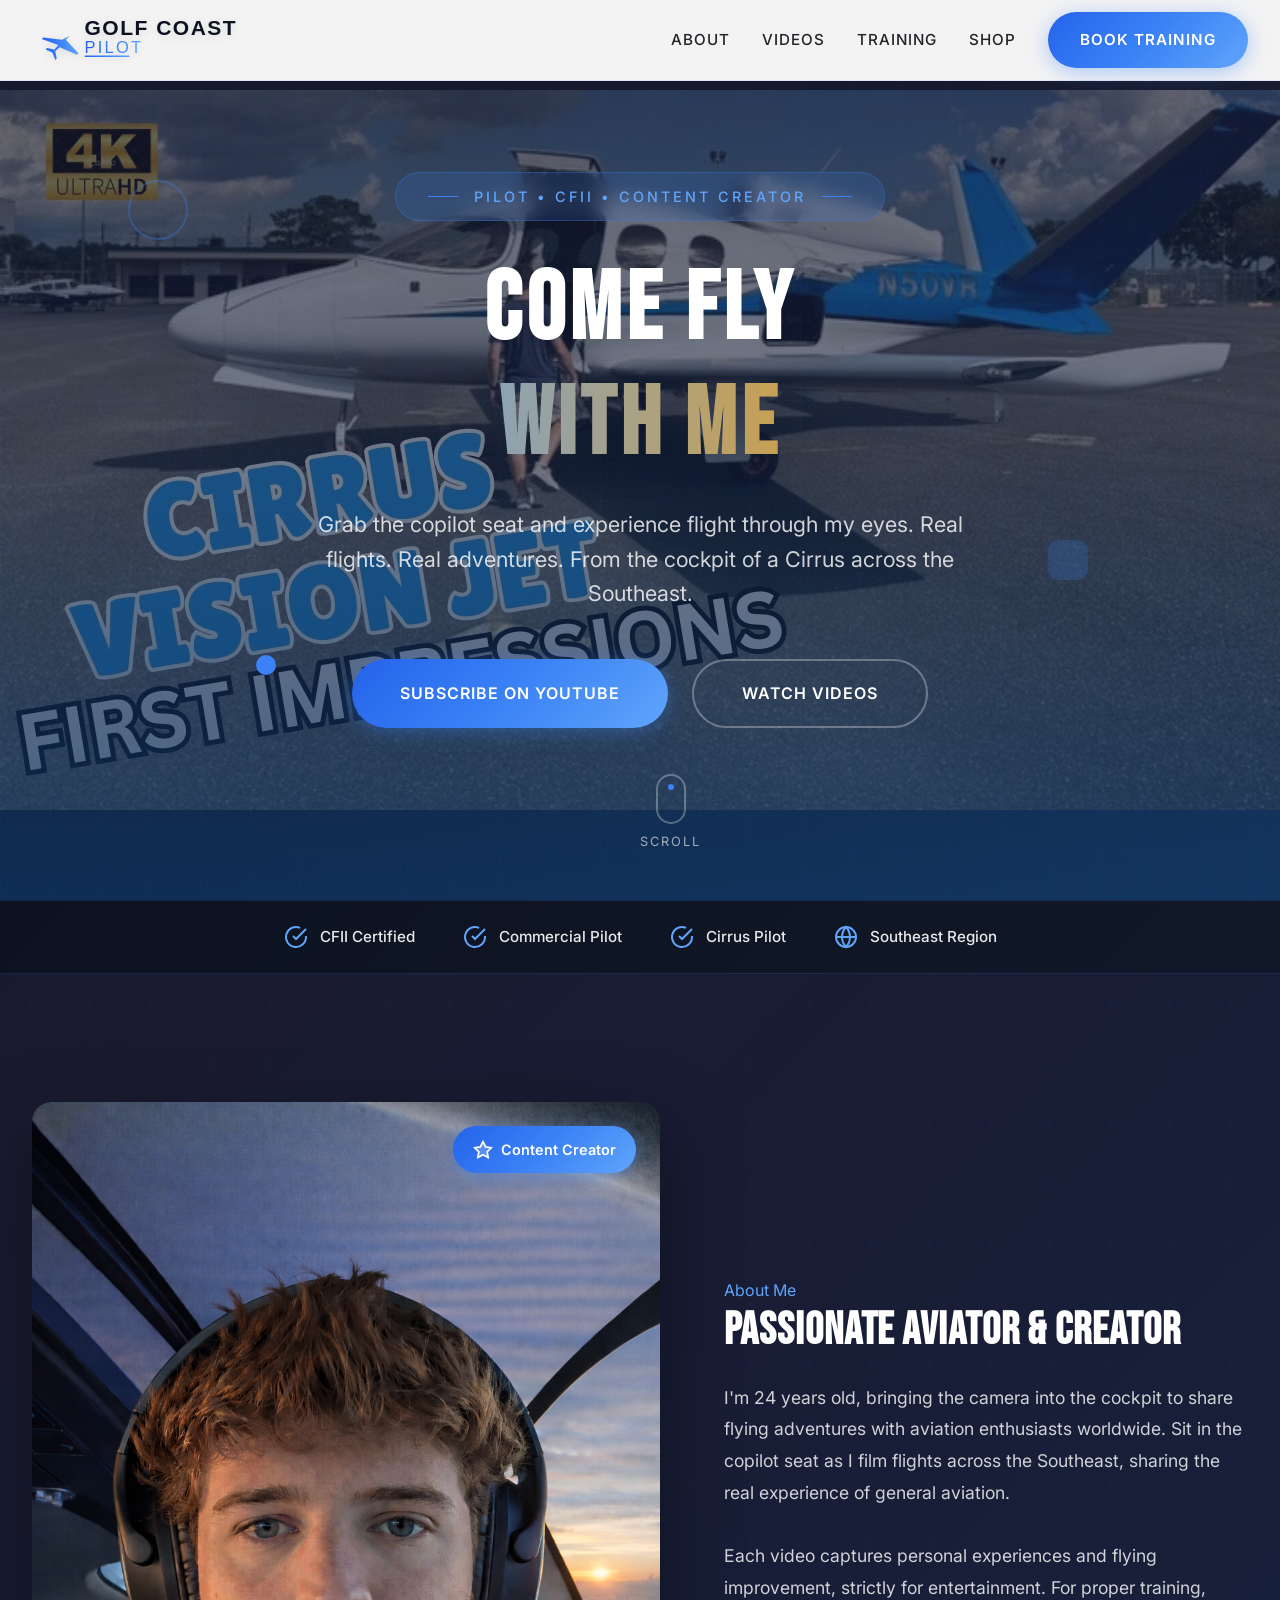
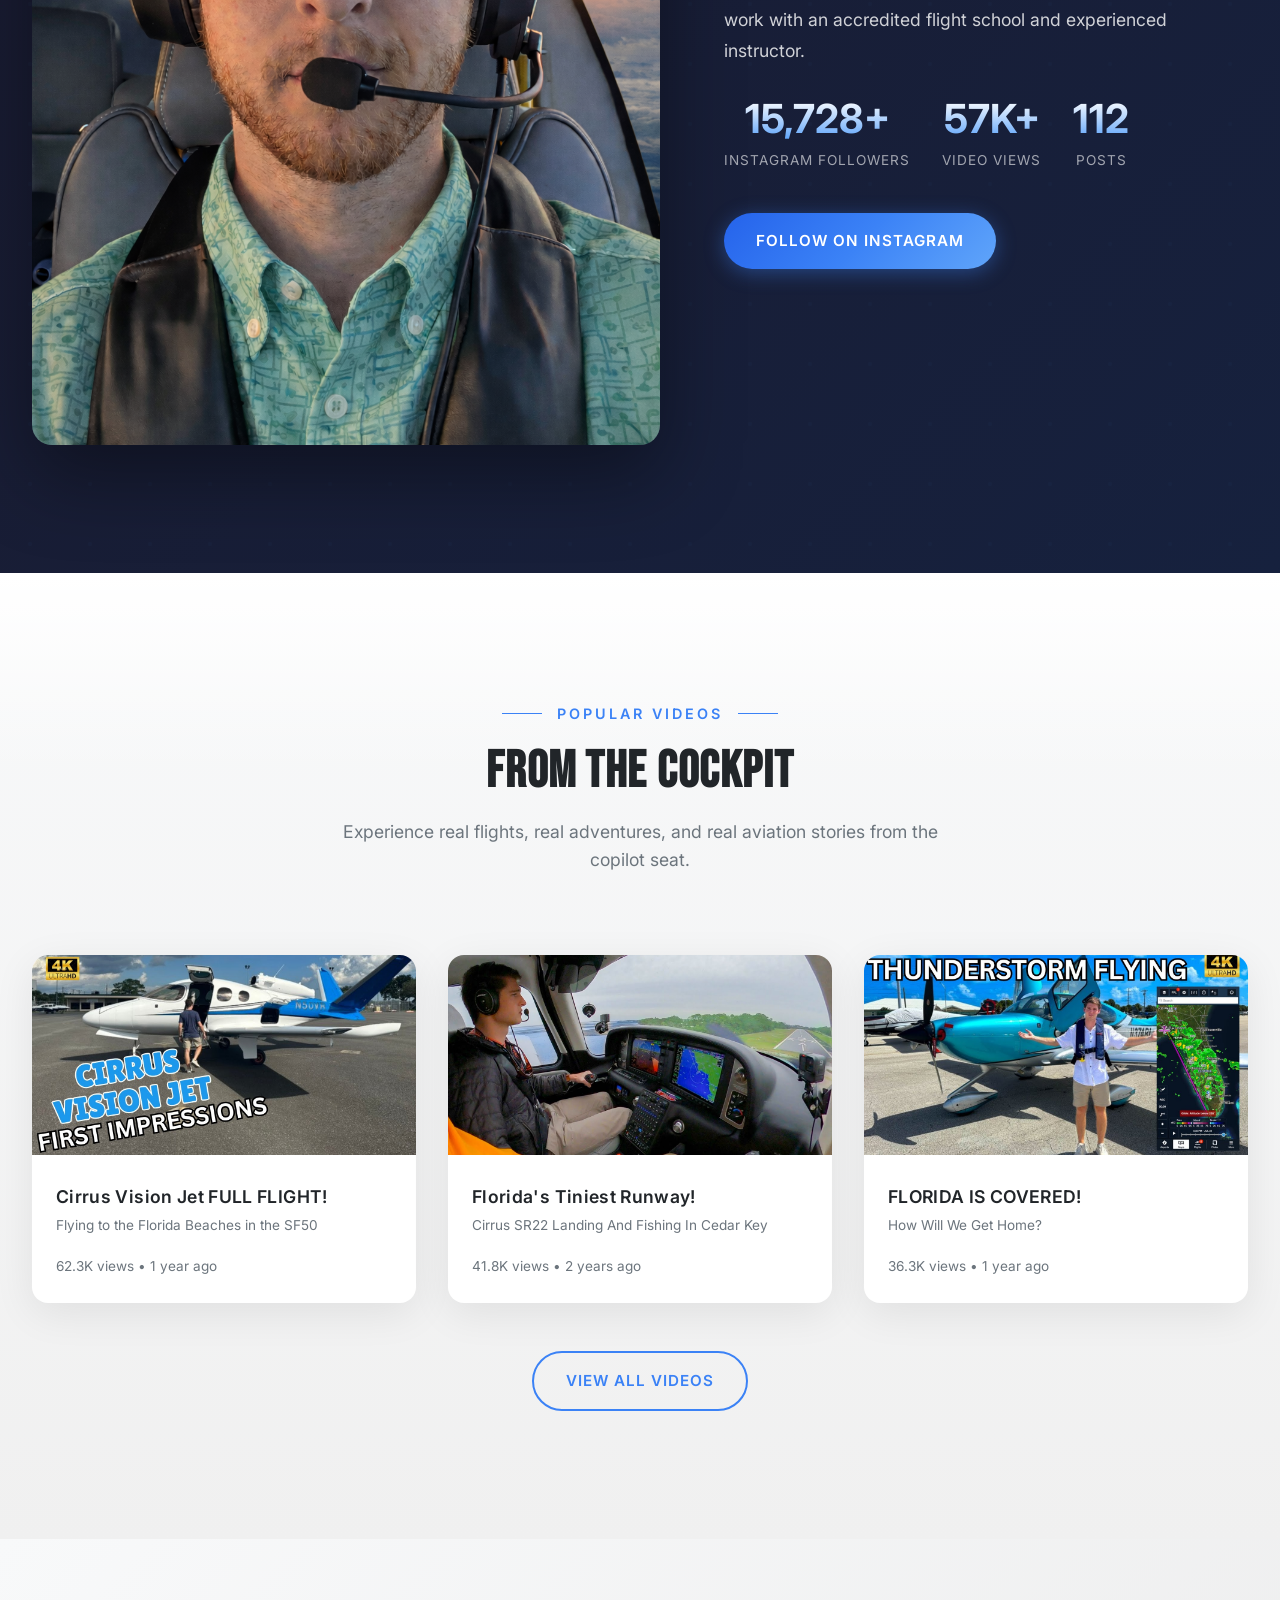
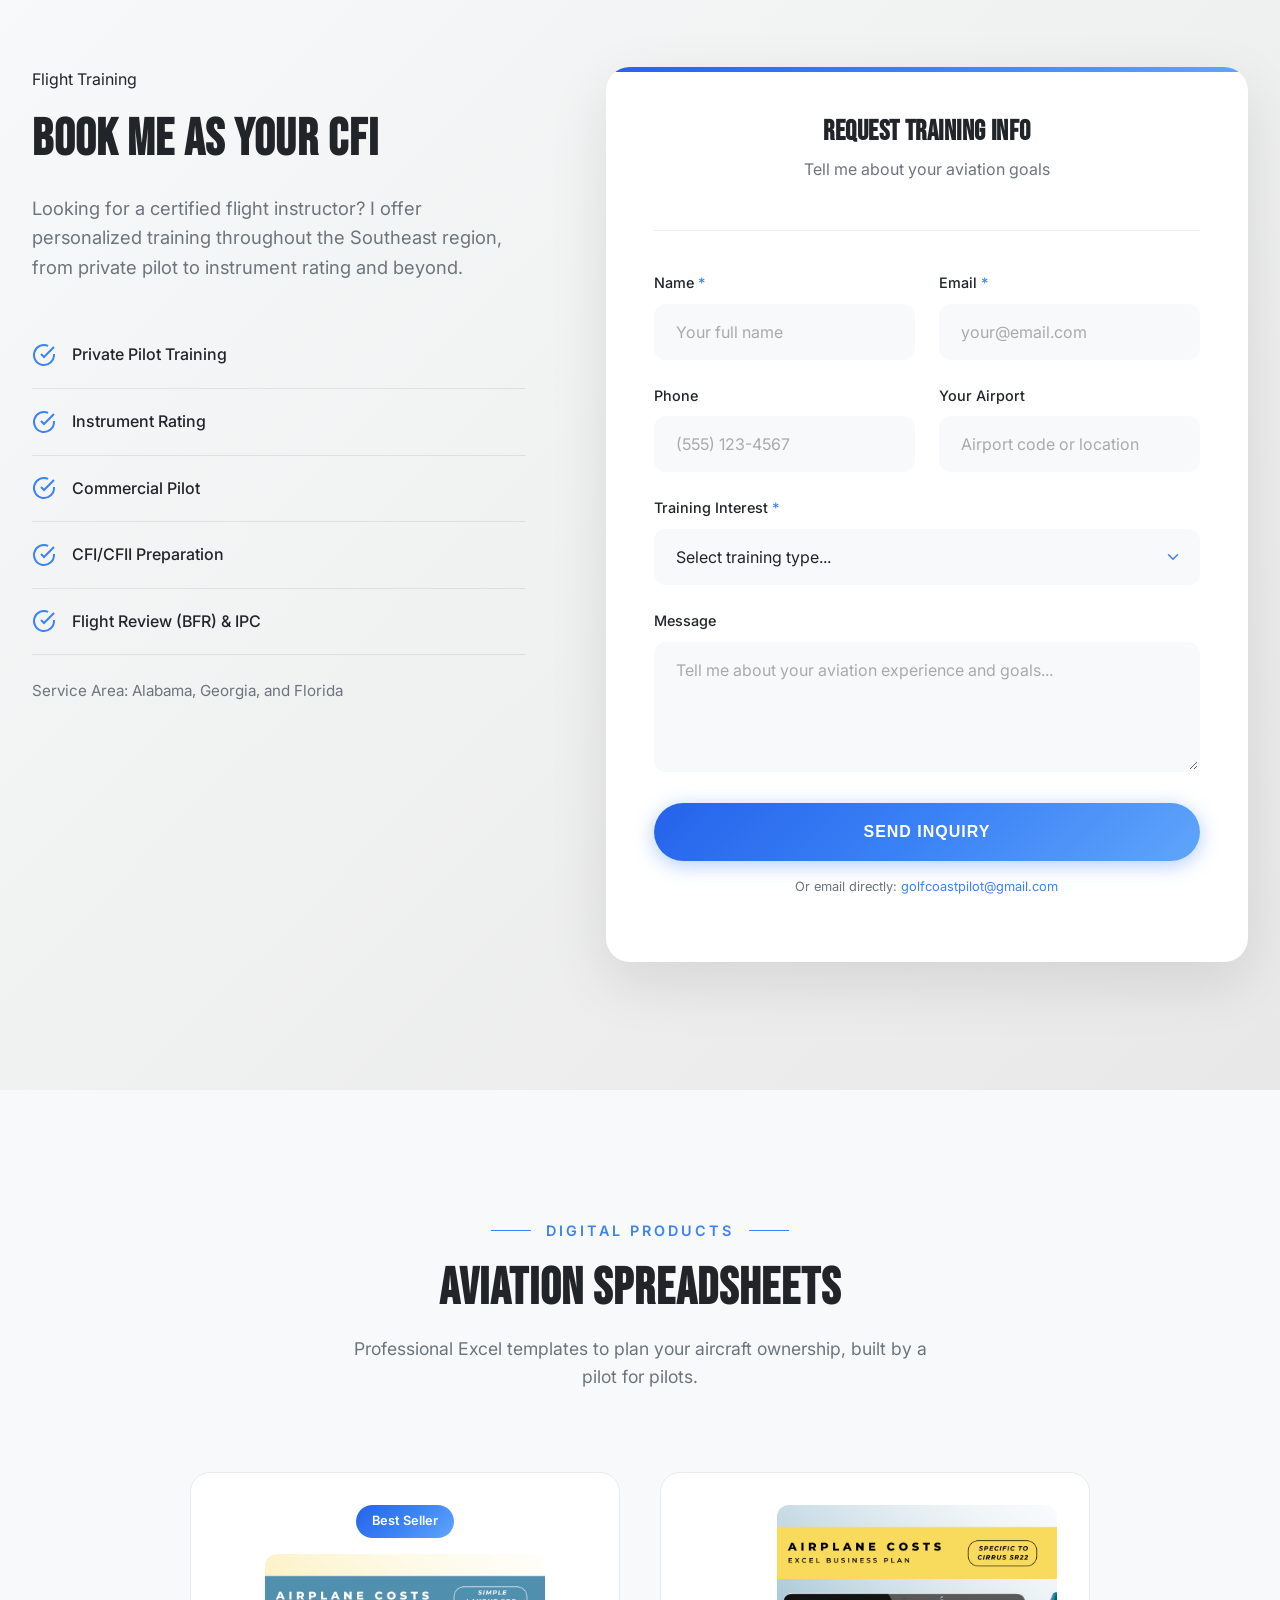
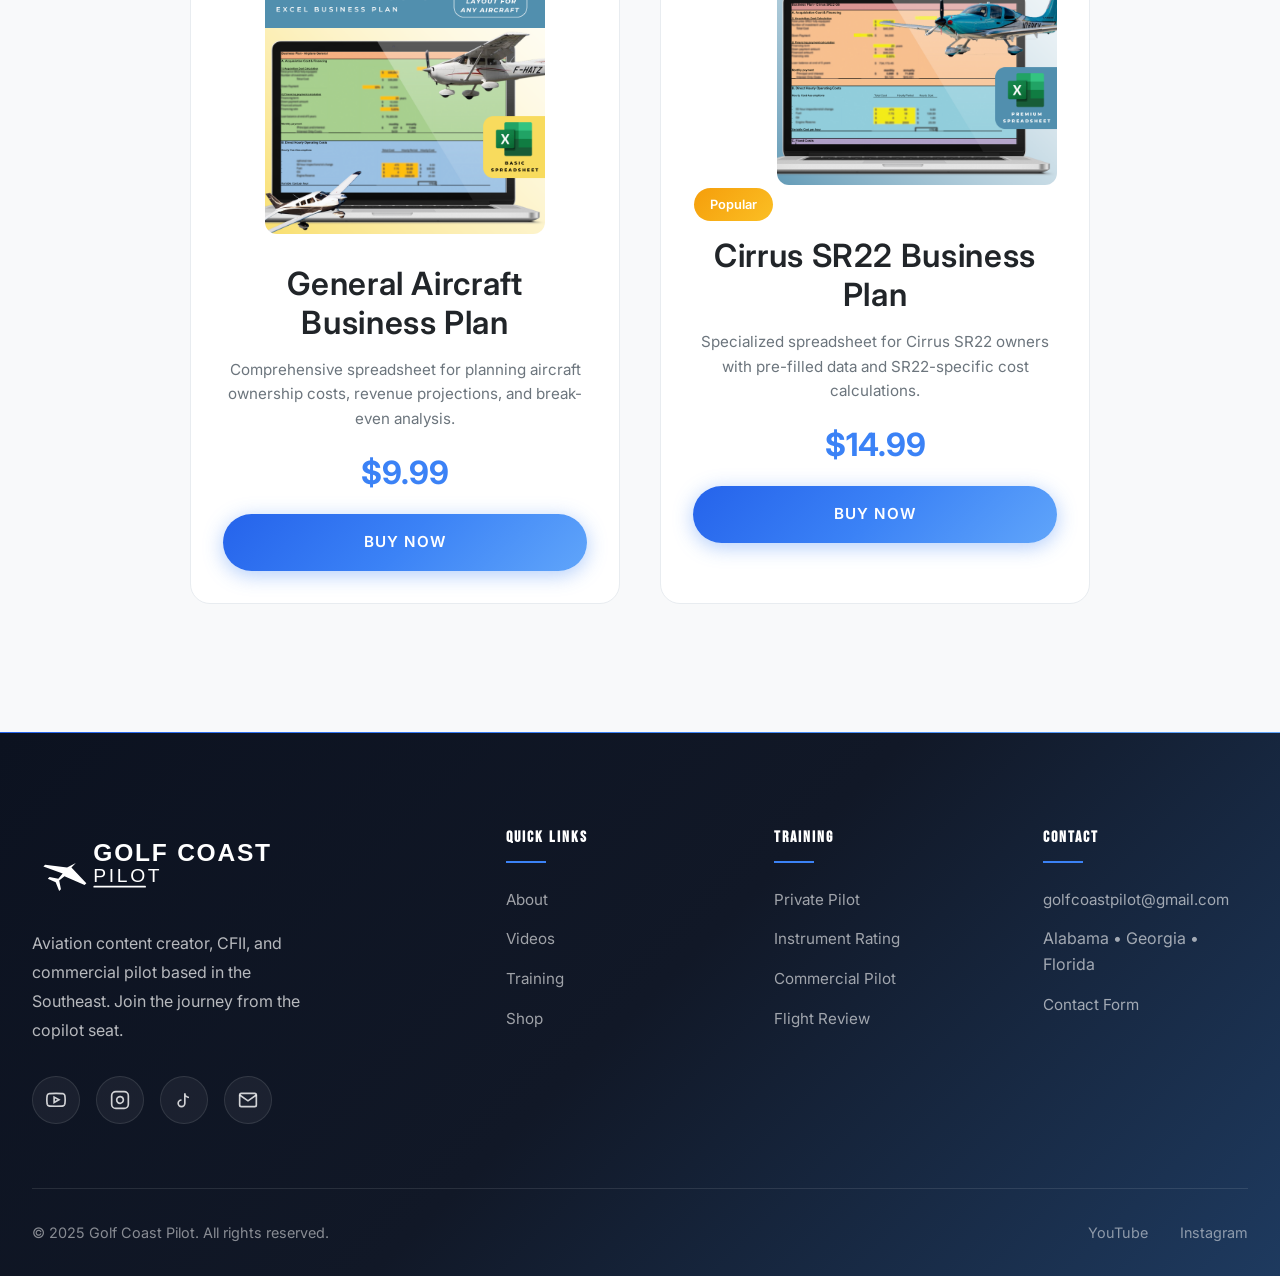
==== index.html @ 0faad3ed "Golf Coast Pilot - redesigned site demo" ====
<!DOCTYPE html>
<html lang="en">
<head>
    <meta charset="UTF-8">
    <meta name="viewport" content="width=device-width, initial-scale=1.0">
    <meta name="description" content="Andrew Rentz - Aviation content creator, CFII, and Commercial Pilot. Flight instruction across Alabama, Georgia, and Florida. Join 17K+ followers on the aviation journey.">
    <title>Golf Coast Pilot | Andrew Rentz - CFII & Aviation Content Creator</title>
    <link rel="preconnect" href="https://fonts.googleapis.com">
    <link rel="preconnect" href="https://fonts.gstatic.com" crossorigin>
    <link href="https://fonts.googleapis.com/css2?family=Bebas+Neue&family=Inter:wght@400;500;600;700&display=swap" rel="stylesheet">
    <link rel="stylesheet" href="css/styles.css">
</head>
<body>
    <!-- Scroll Progress -->
    <div class="scroll-progress"></div>

    <!-- Navigation -->
    <nav class="navbar">
        <div class="nav-container">
            <a href="index.html" class="nav-logo">
                <img src="images/logo.svg" alt="Golf Coast Pilot">
            </a>
            <ul class="nav-menu">
                <li><a href="#about" class="nav-link">About</a></li>
                <li><a href="#videos" class="nav-link">Videos</a></li>
                <li><a href="#training" class="nav-link">Training</a></li>
                <li><a href="#shop" class="nav-link">Shop</a></li>
                <li><a href="pages/contact.html" class="btn btn-primary">Book Training</a></li>
            </ul>
            <div class="nav-toggle">
                <span></span>
                <span></span>
                <span></span>
            </div>
        </div>
    </nav>

    <!-- Hero Section -->
    <section class="hero">
        <div class="hero-video-container">
            <img src="images/video-vision-jet.jpg" alt="Cirrus cockpit view" class="hero-video" style="object-fit:cover;">
            <div class="hero-overlay"></div>
            <div class="hero-grid"></div>
        </div>
        <div class="particles"></div>
        <div class="hero-float hero-float-1"></div>
        <div class="hero-float hero-float-2"></div>
        <div class="hero-float hero-float-3"></div>
        <div class="hero-content">
            <div class="hero-tagline">Pilot • CFII • Content Creator</div>
            <h1 style="color:#fff;">Come Fly <span>With Me</span></h1>
            <p>Grab the copilot seat and experience flight through my eyes. Real flights. Real adventures. From the cockpit of a Cirrus across the Southeast.</p>
            <div class="hero-buttons">
                <a href="https://youtube.com/@golfcoastpilot?sub_confirmation=1" target="_blank" class="btn btn-primary btn-large">Subscribe on YouTube</a>
                <a href="#videos" class="btn btn-secondary btn-large">Watch Videos</a>
            </div>
        </div>
        <div class="scroll-indicator">
            <a href="#credentials">
                <span></span>
                Scroll
            </a>
        </div>
    </section>

    <!-- Credentials Bar -->
    <section class="credentials-bar" id="credentials">
        <div class="container">
            <div class="credentials-grid">
                <div class="credential-item">
                    <svg xmlns="http://www.w3.org/2000/svg" viewBox="0 0 24 24" fill="none" stroke="currentColor" stroke-width="2"><path d="M22 11.08V12a10 10 0 1 1-5.93-9.14"/><polyline points="22 4 12 14.01 9 11.01"/></svg>
                    <span>CFII Certified</span>
                </div>
                <div class="credential-item">
                    <svg xmlns="http://www.w3.org/2000/svg" viewBox="0 0 24 24" fill="none" stroke="currentColor" stroke-width="2"><path d="M22 11.08V12a10 10 0 1 1-5.93-9.14"/><polyline points="22 4 12 14.01 9 11.01"/></svg>
                    <span>Commercial Pilot</span>
                </div>
                <div class="credential-item">
                    <svg xmlns="http://www.w3.org/2000/svg" viewBox="0 0 24 24" fill="none" stroke="currentColor" stroke-width="2"><path d="M22 11.08V12a10 10 0 1 1-5.93-9.14"/><polyline points="22 4 12 14.01 9 11.01"/></svg>
                    <span>Cirrus Pilot</span>
                </div>
                <div class="credential-item">
                    <svg xmlns="http://www.w3.org/2000/svg" viewBox="0 0 24 24" fill="none" stroke="currentColor" stroke-width="2"><circle cx="12" cy="12" r="10"/><path d="M2 12h20"/><path d="M12 2a15.3 15.3 0 0 1 4 10 15.3 15.3 0 0 1-4 10 15.3 15.3 0 0 1-4-10 15.3 15.3 0 0 1 4-10z"/></svg>
                    <span>Southeast Region</span>
                </div>
            </div>
        </div>
    </section>

    <!-- About Section -->
    <section class="team-highlight" id="about">
        <div class="container">
            <div class="team-highlight-content">
                <div class="team-highlight-image reveal-left">
                    <img src="images/profile-andrew.png" alt="Andrew Rentz - Pilot and Content Creator">
                    <div class="award-badge">
                        <svg xmlns="http://www.w3.org/2000/svg" viewBox="0 0 24 24" fill="none" stroke="currentColor" stroke-width="2"><polygon points="12 2 15.09 8.26 22 9.27 17 14.14 18.18 21.02 12 17.77 5.82 21.02 7 14.14 2 9.27 8.91 8.26 12 2"/></svg>
                        Content Creator
                    </div>
                </div>
                <div class="team-highlight-info reveal-right">
                    <span class="subtitle">About Me</span>
                    <h2 style="color:#fff;">Passionate Aviator & Creator</h2>
                    <p>I'm 24 years old, bringing the camera into the cockpit to share flying adventures with aviation enthusiasts worldwide. Sit in the copilot seat as I film flights across the Southeast, sharing the real experience of general aviation.</p>
                    <p>Each video captures personal experiences and flying improvement, strictly for entertainment. For proper training, work with an accredited flight school and experienced instructor.</p>
                    <ul class="team-stats">
                        <li>
                            <strong class="stat-number" data-target="17100" data-suffix="+">0</strong>
                            <span>Instagram Followers</span>
                        </li>
                        <li>
                            <strong class="stat-number" data-target="62" data-suffix="K+">0</strong>
                            <span>Video Views</span>
                        </li>
                        <li>
                            <strong class="stat-number" data-target="122" data-suffix="">0</strong>
                            <span>Posts</span>
                        </li>
                    </ul>
                    <a href="https://instagram.com/golfcoastpilot" target="_blank" class="btn btn-primary">Follow on Instagram</a>
                </div>
            </div>
        </div>
    </section>

    <!-- Popular Videos Section -->
    <section class="fleet" id="videos">
        <div class="container">
            <div class="section-header reveal">
                <span class="subtitle">Popular Videos</span>
                <h2>From The Cockpit</h2>
                <p>Experience real flights, real adventures, and real aviation stories from the copilot seat.</p>
            </div>
            <div style="display:grid;grid-template-columns:repeat(auto-fit,minmax(320px,1fr));gap:2rem;">
                <div class="video-card reveal stagger-1">
                    <a href="https://youtube.com/watch?v=bfoUr77ok20" target="_blank">
                        <img src="images/video-vision-jet.jpg" alt="Cirrus Vision Jet Flight">
                    </a>
                    <div class="video-card-content">
                        <h3>Cirrus Vision Jet FULL FLIGHT!</h3>
                        <p class="views">Flying to the Florida Beaches in the SF50</p>
                        <span class="views">62.3K views • 1 year ago</span>
                    </div>
                </div>
                <div class="video-card reveal stagger-2">
                    <a href="https://youtube.com/watch?v=a43NLuH0Grg" target="_blank">
                        <img src="images/video-cedar-key.jpg" alt="Cedar Key Landing">
                    </a>
                    <div class="video-card-content">
                        <h3>Florida's Tiniest Runway!</h3>
                        <p class="views">Cirrus SR22 Landing And Fishing In Cedar Key</p>
                        <span class="views">41.8K views • 2 years ago</span>
                    </div>
                </div>
                <div class="video-card reveal stagger-3">
                    <a href="https://youtube.com/watch?v=RPbmUiBzY6s" target="_blank">
                        <img src="images/video-florida-covered.jpg" alt="Weather Flying">
                    </a>
                    <div class="video-card-content">
                        <h3>FLORIDA IS COVERED!</h3>
                        <p class="views">How Will We Get Home?</p>
                        <span class="views">36.3K views • 1 year ago</span>
                    </div>
                </div>
            </div>
            <div style="text-align:center;margin-top:3rem;">
                <a href="https://youtube.com/@golfcoastpilot" target="_blank" class="btn btn-secondary">View All Videos</a>
            </div>
        </div>
    </section>

    <!-- Flight Training Section -->
    <section class="quote-section" id="training">
        <div class="container">
            <div class="quote-container">
                <div class="quote-info reveal-left">
                    <span class="section-header subtitle" style="text-align:left;margin-bottom:1rem;display:block;">Flight Training</span>
                    <h2>Book Me as Your CFI</h2>
                    <p>Looking for a certified flight instructor? I offer personalized training throughout the Southeast region, from private pilot to instrument rating and beyond.</p>
                    <ul class="quote-features">
                        <li>
                            <svg xmlns="http://www.w3.org/2000/svg" viewBox="0 0 24 24" fill="none" stroke="currentColor" stroke-width="2"><path d="M22 11.08V12a10 10 0 1 1-5.93-9.14"/><polyline points="22 4 12 14.01 9 11.01"/></svg>
                            Private Pilot Training
                        </li>
                        <li>
                            <svg xmlns="http://www.w3.org/2000/svg" viewBox="0 0 24 24" fill="none" stroke="currentColor" stroke-width="2"><path d="M22 11.08V12a10 10 0 1 1-5.93-9.14"/><polyline points="22 4 12 14.01 9 11.01"/></svg>
                            Instrument Rating
                        </li>
                        <li>
                            <svg xmlns="http://www.w3.org/2000/svg" viewBox="0 0 24 24" fill="none" stroke="currentColor" stroke-width="2"><path d="M22 11.08V12a10 10 0 1 1-5.93-9.14"/><polyline points="22 4 12 14.01 9 11.01"/></svg>
                            Commercial Pilot
                        </li>
                        <li>
                            <svg xmlns="http://www.w3.org/2000/svg" viewBox="0 0 24 24" fill="none" stroke="currentColor" stroke-width="2"><path d="M22 11.08V12a10 10 0 1 1-5.93-9.14"/><polyline points="22 4 12 14.01 9 11.01"/></svg>
                            CFI/CFII Preparation
                        </li>
                        <li>
                            <svg xmlns="http://www.w3.org/2000/svg" viewBox="0 0 24 24" fill="none" stroke="currentColor" stroke-width="2"><path d="M22 11.08V12a10 10 0 1 1-5.93-9.14"/><polyline points="22 4 12 14.01 9 11.01"/></svg>
                            Flight Review (BFR) & IPC
                        </li>
                    </ul>
                    <p style="margin-top:1.5rem;font-size:0.95rem;color:#6c757d;">Service Area: Alabama, Georgia, and Florida</p>
                </div>
                <form class="quote-form reveal-right" id="quote-form">
                    <div class="form-header">
                        <h3 style="color:#212529;">Request Training Info</h3>
                        <p>Tell me about your aviation goals</p>
                    </div>
                    <div class="form-row">
                        <div class="form-group">
                            <label>Name <span class="required">*</span></label>
                            <input type="text" name="name" placeholder="Your full name" required>
                        </div>
                        <div class="form-group">
                            <label>Email <span class="required">*</span></label>
                            <input type="email" name="email" placeholder="your@email.com" required>
                        </div>
                    </div>
                    <div class="form-row">
                        <div class="form-group">
                            <label>Phone</label>
                            <input type="tel" name="phone" placeholder="(555) 123-4567">
                        </div>
                        <div class="form-group">
                            <label>Your Airport</label>
                            <input type="text" name="airport" placeholder="Airport code or location">
                        </div>
                    </div>
                    <div class="form-group full-width">
                        <label>Training Interest <span class="required">*</span></label>
                        <select name="training" required>
                            <option value="">Select training type...</option>
                            <option value="private">Private Pilot</option>
                            <option value="instrument">Instrument Rating</option>
                            <option value="commercial">Commercial Pilot</option>
                            <option value="cfi">CFI/CFII</option>
                            <option value="bfr">Flight Review (BFR)</option>
                            <option value="ipc">IPC</option>
                            <option value="other">Other</option>
                        </select>
                    </div>
                    <div class="form-group full-width">
                        <label>Message</label>
                        <textarea name="message" placeholder="Tell me about your aviation experience and goals..."></textarea>
                    </div>
                    <div class="form-submit">
                        <button type="submit" class="btn btn-primary btn-large">Send Inquiry</button>
                    </div>
                    <p class="form-hint" style="text-align:center;margin-top:1rem;">Or email directly: <a href="mailto:golfcoastpilot@gmail.com">golfcoastpilot@gmail.com</a></p>
                </form>
            </div>
        </div>
    </section>

    <!-- Digital Products Section -->
    <section class="services" id="shop" style="background:#f8f9fa;">
        <div class="container">
            <div class="section-header reveal">
                <span class="subtitle">Digital Products</span>
                <h2>Aviation Spreadsheets</h2>
                <p>Professional Excel templates to plan your aircraft ownership, built by a pilot for pilots.</p>
            </div>
            <div style="display:grid;grid-template-columns:repeat(auto-fit,minmax(340px,1fr));gap:2.5rem;max-width:900px;margin:0 auto;">
                <div class="product-card reveal stagger-1">
                    <span style="display:inline-block;background:var(--gradient-primary);color:#fff;padding:0.4rem 1rem;border-radius:20px;font-size:0.8rem;font-weight:600;margin-bottom:1rem;">Best Seller</span>
                    <img src="images/spreadsheet-general.png" alt="General Aircraft Business Plan">
                    <h3 style="color:#212529;font-family:'Inter',sans-serif;font-weight:600;">General Aircraft Business Plan</h3>
                    <p style="color:#6c757d;font-size:0.95rem;">Comprehensive spreadsheet for planning aircraft ownership costs, revenue projections, and break-even analysis.</p>
                    <div class="price">$9.99</div>
                    <a href="https://buy.stripe.com/6oU8wPbaJ0Fk9mjg857AI01" target="_blank" class="btn btn-primary" style="width:100%;">Buy Now</a>
                </div>
                <div class="product-card reveal stagger-2">
                    <span style="display:inline-block;background:linear-gradient(135deg,#f59e0b,#fbbf24);color:#fff;padding:0.4rem 1rem;border-radius:20px;font-size:0.8rem;font-weight:600;margin-bottom:1rem;">Popular</span>
                    <img src="images/spreadsheet-sr22.png" alt="Cirrus SR22 Business Plan">
                    <h3 style="color:#212529;font-family:'Inter',sans-serif;font-weight:600;">Cirrus SR22 Business Plan</h3>
                    <p style="color:#6c757d;font-size:0.95rem;">Specialized spreadsheet for Cirrus SR22 owners with pre-filled data and SR22-specific cost calculations.</p>
                    <div class="price">$14.99</div>
                    <a href="https://buy.stripe.com/4gM14n4MlgEidCz5tr7AI00" target="_blank" class="btn btn-primary" style="width:100%;">Buy Now</a>
                </div>
            </div>
        </div>
    </section>

    <!-- Footer -->
    <footer class="footer">
        <div class="container">
            <div class="footer-grid">
                <div class="footer-brand">
                    <img src="images/logo.svg" alt="Golf Coast Pilot" class="footer-logo" style="height:70px;filter:brightness(0) invert(1);">
                    <p>Aviation content creator, CFII, and commercial pilot based in the Southeast. Join the journey from the copilot seat.</p>
                    <div class="footer-social">
                        <a href="https://youtube.com/@golfcoastpilot" target="_blank" aria-label="YouTube">
                            <svg xmlns="http://www.w3.org/2000/svg" viewBox="0 0 24 24" fill="none" stroke="currentColor" stroke-width="2"><path d="M22.54 6.42a2.78 2.78 0 0 0-1.94-2C18.88 4 12 4 12 4s-6.88 0-8.6.46a2.78 2.78 0 0 0-1.94 2A29 29 0 0 0 1 11.75a29 29 0 0 0 .46 5.33A2.78 2.78 0 0 0 3.4 19c1.72.46 8.6.46 8.6.46s6.88 0 8.6-.46a2.78 2.78 0 0 0 1.94-2 29 29 0 0 0 .46-5.25 29 29 0 0 0-.46-5.33z"/><polygon points="9.75 15.02 15.5 11.75 9.75 8.48 9.75 15.02"/></svg>
                        </a>
                        <a href="https://instagram.com/golfcoastpilot" target="_blank" aria-label="Instagram">
                            <svg xmlns="http://www.w3.org/2000/svg" viewBox="0 0 24 24" fill="none" stroke="currentColor" stroke-width="2"><rect x="2" y="2" width="20" height="20" rx="5" ry="5"/><path d="M16 11.37A4 4 0 1 1 12.63 8 4 4 0 0 1 16 11.37z"/><line x1="17.5" y1="6.5" x2="17.51" y2="6.5"/></svg>
                        </a>
                        <a href="https://tiktok.com/@golfcoastpilot" target="_blank" aria-label="TikTok">
                            <svg xmlns="http://www.w3.org/2000/svg" viewBox="0 0 24 24" fill="none" stroke="currentColor" stroke-width="2"><path d="M9 12a4 4 0 1 0 4 4V4a5 5 0 0 0 5 5"/></svg>
                        </a>
                        <a href="mailto:golfcoastpilot@gmail.com" aria-label="Email">
                            <svg xmlns="http://www.w3.org/2000/svg" viewBox="0 0 24 24" fill="none" stroke="currentColor" stroke-width="2"><path d="M4 4h16c1.1 0 2 .9 2 2v12c0 1.1-.9 2-2 2H4c-1.1 0-2-.9-2-2V6c0-1.1.9-2 2-2z"/><polyline points="22,6 12,13 2,6"/></svg>
                        </a>
                    </div>
                </div>
                <div class="footer-links">
                    <h4 style="color:#fff;">Quick Links</h4>
                    <ul>
                        <li><a href="#about">About</a></li>
                        <li><a href="#videos">Videos</a></li>
                        <li><a href="#training">Training</a></li>
                        <li><a href="#shop">Shop</a></li>
                    </ul>
                </div>
                <div class="footer-links">
                    <h4 style="color:#fff;">Training</h4>
                    <ul>
                        <li><a href="#training">Private Pilot</a></li>
                        <li><a href="#training">Instrument Rating</a></li>
                        <li><a href="#training">Commercial Pilot</a></li>
                        <li><a href="#training">Flight Review</a></li>
                    </ul>
                </div>
                <div class="footer-links">
                    <h4 style="color:#fff;">Contact</h4>
                    <ul>
                        <li><a href="mailto:golfcoastpilot@gmail.com">golfcoastpilot@gmail.com</a></li>
                        <li><span style="color:rgba(255,255,255,0.6);">Alabama • Georgia • Florida</span></li>
                        <li><a href="pages/contact.html">Contact Form</a></li>
                    </ul>
                </div>
            </div>
            <div class="footer-bottom">
                <p>&copy; 2025 Golf Coast Pilot. All rights reserved.</p>
                <div class="footer-bottom-links">
                    <a href="https://youtube.com/@golfcoastpilot" target="_blank">YouTube</a>
                    <a href="https://instagram.com/golfcoastpilot" target="_blank">Instagram</a>
                </div>
            </div>
        </div>
    </footer>

    <script src="js/main.js"></script>
</body>
</html>
---- css/styles.css ----
/* Golf Coast Pilot - Premium Animated Stylesheet */
/* Brand Colors with Dynamic Gradients */

:root {
    --black: #0c1220;
    --dark-blue: #111827;
    --navy: #1e3a5f;
    --dark-gray: #f8f9fa;
    --silver: #495057;
    --silver-light: #212529;
    --primary: #3b82f6;
    --primary-light: #60a5fa;
    --primary-dark: #2563eb;
    --gold: #f59e0b;
    --white: #ffffff;
    --text-gray: #6c757d;
    --section-alt: #f4f4f4;

    /* Animated Gradients */
    --gradient-primary: linear-gradient(135deg, #2563eb 0%, #3b82f6 50%, #60a5fa 100%);
    --gradient-hero: linear-gradient(135deg, #0c1220 0%, #111827 50%, #1e3a5f 100%);
    --gradient-shine: linear-gradient(90deg, transparent, rgba(255,255,255,0.4), transparent);
}

* {
    margin: 0;
    padding: 0;
    box-sizing: border-box;
}

html {
    scroll-behavior: smooth;
}

body {
    font-family: 'Inter', 'Segoe UI', Tahoma, Geneva, Verdana, sans-serif;
    background-color: var(--white);
    color: var(--silver-light);
    line-height: 1.6;
    overflow-x: hidden;
}

/* Scroll Progress Bar */
.scroll-progress {
    position: fixed;
    top: 0;
    left: 0;
    height: 3px;
    background: var(--gradient-primary);
    z-index: 9999;
    transition: width 0.1s ease;
}

/* Animated Background Particles */
.particles {
    position: absolute;
    top: 0;
    left: 0;
    width: 100%;
    height: 100%;
    overflow: hidden;
    z-index: 1;
}

.particle {
    position: absolute;
    width: 4px;
    height: 4px;
    background: var(--primary);
    border-radius: 50%;
    opacity: 0.3;
    animation: float-particle 15s infinite;
}

@keyframes float-particle {
    0%, 100% {
        transform: translateY(100vh) rotate(0deg);
        opacity: 0;
    }
    10% {
        opacity: 0.3;
    }
    90% {
        opacity: 0.3;
    }
    100% {
        transform: translateY(-100vh) rotate(720deg);
        opacity: 0;
    }
}

/* Preloader */
.preloader {
    position: fixed;
    top: 0;
    left: 0;
    width: 100%;
    height: 100%;
    background: var(--gradient-hero);
    z-index: 99999;
    display: flex;
    align-items: center;
    justify-content: center;
    flex-direction: column;
    transition: opacity 0.5s ease, visibility 0.5s ease;
}

.preloader.hidden {
    opacity: 0;
    visibility: hidden;
}

.preloader-logo {
    width: 150px;
    animation: pulse-logo 1.5s ease-in-out infinite;
}

.preloader-bar {
    width: 200px;
    height: 3px;
    background: rgba(255,255,255,0.2);
    border-radius: 3px;
    margin-top: 2rem;
    overflow: hidden;
}

.preloader-bar::after {
    content: '';
    display: block;
    width: 50%;
    height: 100%;
    background: var(--gradient-primary);
    animation: loading-bar 1s ease-in-out infinite;
}

@keyframes pulse-logo {
    0%, 100% { transform: scale(1); opacity: 1; }
    50% { transform: scale(1.05); opacity: 0.8; }
}

@keyframes loading-bar {
    0% { transform: translateX(-100%); }
    100% { transform: translateX(300%); }
}

/* Typography with Animations */
h1, h2, h3, h4, h5, h6 {
    font-weight: 600;
    line-height: 1.2;
    margin-bottom: 1rem;
}

h1 {
    font-size: clamp(2.5rem, 5vw, 4.5rem);
}

h2 {
    font-size: clamp(2rem, 4vw, 3.5rem);
    color: var(--silver-light);
}

h3 {
    font-size: clamp(1.5rem, 3vw, 2rem);
    color: var(--primary);
}

/* Animated Gradient Text */
.gradient-text {
    background: linear-gradient(90deg, var(--primary-dark), var(--primary), var(--gold), var(--primary), var(--primary-dark));
    background-size: 200% auto;
    -webkit-background-clip: text;
    -webkit-text-fill-color: transparent;
    background-clip: text;
    animation: gradient-shift 3s ease infinite;
}

@keyframes gradient-shift {
    0% { background-position: 0% center; }
    100% { background-position: 200% center; }
}

/* Glowing Text Effect */
.glow-text {
    text-shadow: 0 0 10px rgba(59, 130, 246, 0.5),
                 0 0 20px rgba(59, 130, 246, 0.3),
                 0 0 30px rgba(59, 130, 246, 0.2);
}

p {
    margin-bottom: 1rem;
    color: var(--text-gray);
}

a {
    color: var(--primary);
    text-decoration: none;
    transition: all 0.3s ease;
}

a:hover {
    color: var(--primary-dark);
}

.container {
    max-width: 1400px;
    margin: 0 auto;
    padding: 0 2rem;
}

/* ==================== NAVIGATION ==================== */
.navbar {
    position: fixed;
    top: 0;
    left: 0;
    right: 0;
    z-index: 1000;
    background: rgba(255, 255, 255, 0.95);
    backdrop-filter: blur(20px);
    border-bottom: 1px solid rgba(59, 130, 246, 0.1);
    transition: all 0.4s cubic-bezier(0.4, 0, 0.2, 1);
}

.navbar.scrolled {
    background: rgba(255, 255, 255, 0.98);
    box-shadow: 0 10px 40px rgba(0, 0, 0, 0.1);
    padding: 0.25rem 0;
}

.nav-container {
    max-width: 1400px;
    margin: 0 auto;
    padding: 0 2rem;
    display: flex;
    justify-content: space-between;
    align-items: center;
    height: 80px;
}

.nav-logo img {
    height: 60px;
    width: auto;
    transition: all 0.4s ease;
    filter: drop-shadow(0 2px 4px rgba(0,0,0,0.1));
}

.nav-logo:hover img {
    transform: scale(1.05) rotate(-2deg);
}

.nav-menu {
    display: flex;
    list-style: none;
    gap: 2rem;
    align-items: center;
}

.nav-link {
    color: var(--silver-light);
    font-weight: 500;
    font-size: 0.95rem;
    text-transform: uppercase;
    letter-spacing: 1px;
    padding: 0.5rem 0;
    position: relative;
    transition: all 0.3s ease;
}

.nav-link::before {
    content: '';
    position: absolute;
    bottom: 0;
    left: 50%;
    width: 0;
    height: 2px;
    background: var(--gradient-primary);
    transition: all 0.4s cubic-bezier(0.4, 0, 0.2, 1);
    transform: translateX(-50%);
}

.nav-link:hover {
    color: var(--primary);
}

.nav-link:hover::before {
    width: 100%;
}

/* Animated Dropdown */
.nav-dropdown {
    position: relative;
}

.dropdown-menu {
    position: absolute;
    top: 100%;
    left: 50%;
    transform: translateX(-50%) translateY(20px);
    background: var(--white);
    border: 1px solid rgba(59, 130, 246, 0.15);
    border-radius: 12px;
    padding: 1rem 0;
    min-width: 240px;
    opacity: 0;
    visibility: hidden;
    transition: all 0.4s cubic-bezier(0.4, 0, 0.2, 1);
    box-shadow: 0 20px 60px rgba(0, 0, 0, 0.15);
}

.nav-dropdown:hover .dropdown-menu {
    opacity: 1;
    visibility: visible;
    transform: translateX(-50%) translateY(10px);
}

.dropdown-menu a {
    display: flex;
    align-items: center;
    gap: 0.75rem;
    padding: 0.875rem 1.5rem;
    color: var(--silver-light);
    font-size: 0.9rem;
    transition: all 0.3s ease;
    position: relative;
    overflow: hidden;
}

.dropdown-menu a::before {
    content: '';
    position: absolute;
    left: 0;
    top: 0;
    height: 100%;
    width: 3px;
    background: var(--gradient-primary);
    transform: scaleY(0);
    transition: transform 0.3s ease;
}

.dropdown-menu a:hover {
    background: rgba(59, 130, 246, 0.08);
    color: var(--primary);
    padding-left: 2rem;
}

.dropdown-menu a:hover::before {
    transform: scaleY(1);
}

/* Mobile Menu Toggle */
.nav-toggle {
    display: none;
    flex-direction: column;
    cursor: pointer;
    gap: 6px;
    padding: 10px;
}

.nav-toggle span {
    width: 28px;
    height: 2px;
    background: var(--primary);
    transition: all 0.3s ease;
    transform-origin: center;
}

.nav-toggle.active span:nth-child(1) {
    transform: rotate(45deg) translate(6px, 6px);
}

.nav-toggle.active span:nth-child(2) {
    opacity: 0;
    transform: scaleX(0);
}

.nav-toggle.active span:nth-child(3) {
    transform: rotate(-45deg) translate(6px, -6px);
}

/* ==================== BUTTONS ==================== */
.btn {
    display: inline-flex;
    align-items: center;
    justify-content: center;
    gap: 0.5rem;
    padding: 1rem 2rem;
    font-weight: 600;
    font-size: 0.95rem;
    text-transform: uppercase;
    letter-spacing: 1px;
    border-radius: 50px;
    transition: all 0.4s cubic-bezier(0.4, 0, 0.2, 1);
    cursor: pointer;
    border: none;
    position: relative;
    overflow: hidden;
}

.btn::before {
    content: '';
    position: absolute;
    top: 0;
    left: -100%;
    width: 100%;
    height: 100%;
    background: var(--gradient-shine);
    transition: left 0.5s ease;
}

.btn:hover::before {
    left: 100%;
}

.btn-primary {
    background: var(--gradient-primary);
    color: var(--white);
    box-shadow: 0 4px 20px rgba(59, 130, 246, 0.4);
}

.btn-primary:hover {
    transform: translateY(-3px) scale(1.02);
    box-shadow: 0 10px 40px rgba(59, 130, 246, 0.5);
    color: var(--white);
}

.btn-secondary {
    background: transparent;
    color: var(--primary);
    border: 2px solid var(--primary);
}

.btn-secondary:hover {
    background: var(--primary);
    color: var(--white);
    transform: translateY(-3px);
}

.btn-large {
    padding: 1.25rem 3rem;
    font-size: 1rem;
}

/* Magnetic Button Effect */
.btn-magnetic {
    transition: transform 0.3s ease;
}

/* ==================== HERO SECTION ==================== */
.hero {
    position: relative;
    height: 100vh;
    min-height: 800px;
    display: flex;
    align-items: center;
    justify-content: center;
    overflow: hidden;
    background: var(--gradient-hero);
}

.hero-video-container {
    position: absolute;
    top: 0;
    left: 0;
    width: 100%;
    height: 100%;
    z-index: 0;
}

.hero-video {
    position: absolute;
    top: 50%;
    left: 50%;
    min-width: 100%;
    min-height: 100%;
    width: auto;
    height: auto;
    transform: translate(-50%, -50%);
    object-fit: cover;
}

.hero-overlay {
    position: absolute;
    top: 0;
    left: 0;
    width: 100%;
    height: 100%;
    background: linear-gradient(
        180deg,
        rgba(26, 26, 46, 0.7) 0%,
        rgba(22, 33, 62, 0.6) 50%,
        rgba(15, 52, 96, 0.8) 100%
    );
    z-index: 1;
}

/* Animated Grid Overlay */
.hero-grid {
    position: absolute;
    top: 0;
    left: 0;
    width: 100%;
    height: 100%;
    background-image:
        linear-gradient(rgba(59, 130, 246, 0.03) 1px, transparent 1px),
        linear-gradient(90deg, rgba(59, 130, 246, 0.03) 1px, transparent 1px);
    background-size: 50px 50px;
    z-index: 2;
    animation: grid-move 20s linear infinite;
}

@keyframes grid-move {
    0% { transform: perspective(500px) rotateX(60deg) translateY(0); }
    100% { transform: perspective(500px) rotateX(60deg) translateY(50px); }
}

.hero-content {
    position: relative;
    z-index: 10;
    text-align: center;
    max-width: 1000px;
    padding: 0 2rem;
}

.hero-tagline {
    display: inline-flex;
    align-items: center;
    gap: 1rem;
    padding: 0.75rem 2rem;
    background: rgba(59, 130, 246, 0.15);
    border: 1px solid rgba(59, 130, 246, 0.3);
    border-radius: 50px;
    color: var(--primary-light);
    font-size: 0.9rem;
    font-weight: 500;
    letter-spacing: 3px;
    text-transform: uppercase;
    margin-bottom: 2rem;
    backdrop-filter: blur(10px);
    animation: fade-in-up 1s ease forwards;
    animation-delay: 0.2s;
    opacity: 0;
}

.hero-tagline::before,
.hero-tagline::after {
    content: '';
    width: 30px;
    height: 1px;
    background: var(--primary);
}

.hero h1 {
    color: var(--white);
    margin-bottom: 1.5rem;
    animation: fade-in-up 1s ease forwards;
    animation-delay: 0.4s;
    opacity: 0;
}

.hero h1 span {
    display: block;
    background: linear-gradient(90deg, var(--primary-light), var(--gold), var(--primary-light));
    background-size: 200% auto;
    -webkit-background-clip: text;
    -webkit-text-fill-color: transparent;
    background-clip: text;
    animation: gradient-shift 3s ease infinite;
}

.hero p {
    font-size: 1.35rem;
    color: rgba(255, 255, 255, 0.8);
    margin-bottom: 3rem;
    max-width: 700px;
    margin-left: auto;
    margin-right: auto;
    animation: fade-in-up 1s ease forwards;
    animation-delay: 0.6s;
    opacity: 0;
}

.hero-buttons {
    display: flex;
    gap: 1.5rem;
    justify-content: center;
    flex-wrap: wrap;
    animation: fade-in-up 1s ease forwards;
    animation-delay: 0.8s;
    opacity: 0;
}

.hero-buttons .btn-secondary {
    border-color: rgba(255,255,255,0.3);
    color: var(--white);
}

.hero-buttons .btn-secondary:hover {
    background: var(--white);
    color: var(--primary);
    border-color: var(--white);
}

/* Floating Elements */
.hero-float {
    position: absolute;
    z-index: 5;
    animation: float 6s ease-in-out infinite;
}

.hero-float-1 {
    top: 20%;
    left: 10%;
    width: 60px;
    height: 60px;
    border: 2px solid rgba(59, 130, 246, 0.3);
    border-radius: 50%;
    animation-delay: 0s;
}

.hero-float-2 {
    top: 60%;
    right: 15%;
    width: 40px;
    height: 40px;
    background: rgba(59, 130, 246, 0.2);
    border-radius: 10px;
    animation-delay: 2s;
}

.hero-float-3 {
    bottom: 25%;
    left: 20%;
    width: 20px;
    height: 20px;
    background: var(--primary);
    border-radius: 50%;
    animation-delay: 4s;
}

@keyframes float {
    0%, 100% { transform: translateY(0) rotate(0deg); }
    50% { transform: translateY(-30px) rotate(10deg); }
}

/* Scroll Indicator */
.scroll-indicator {
    position: absolute;
    bottom: 3rem;
    left: 50%;
    transform: translateX(-50%);
    z-index: 10;
    animation: fade-in-up 1s ease forwards;
    animation-delay: 1s;
    opacity: 0;
}

.scroll-indicator a {
    display: flex;
    flex-direction: column;
    align-items: center;
    gap: 0.5rem;
    color: rgba(255,255,255,0.6);
    font-size: 0.8rem;
    letter-spacing: 2px;
    text-transform: uppercase;
}

.scroll-indicator span {
    display: block;
    width: 30px;
    height: 50px;
    border: 2px solid rgba(255,255,255,0.3);
    border-radius: 25px;
    position: relative;
}

.scroll-indicator span::before {
    content: '';
    position: absolute;
    top: 8px;
    left: 50%;
    transform: translateX(-50%);
    width: 6px;
    height: 6px;
    background: var(--primary);
    border-radius: 50%;
    animation: scroll-down 2s ease-in-out infinite;
}

@keyframes scroll-down {
    0% { top: 8px; opacity: 1; }
    100% { top: 32px; opacity: 0; }
}

@keyframes fade-in-up {
    from {
        opacity: 0;
        transform: translateY(40px);
    }
    to {
        opacity: 1;
        transform: translateY(0);
    }
}

/* ==================== SERVICES SECTION ==================== */
.services {
    padding: 8rem 0;
    background: var(--white);
    position: relative;
}

.section-header {
    text-align: center;
    margin-bottom: 5rem;
}

.section-header .subtitle {
    display: inline-block;
    color: var(--primary);
    font-size: 0.9rem;
    font-weight: 600;
    letter-spacing: 3px;
    text-transform: uppercase;
    margin-bottom: 1rem;
    position: relative;
}

.section-header .subtitle::before,
.section-header .subtitle::after {
    content: '';
    position: absolute;
    top: 50%;
    width: 40px;
    height: 1px;
    background: var(--primary);
}

.section-header .subtitle::before {
    right: calc(100% + 15px);
}

.section-header .subtitle::after {
    left: calc(100% + 15px);
}

.section-header p {
    max-width: 600px;
    margin: 0 auto;
    font-size: 1.1rem;
}

/* ==================== CREDENTIALS BAR ==================== */
.credentials {
    padding: 2.5rem 0;
    background: linear-gradient(135deg, #1a1a2e 0%, #16213e 100%);
    border-top: 1px solid rgba(59, 130, 246, 0.3);
    border-bottom: 1px solid rgba(59, 130, 246, 0.3);
}

.credentials-content {
    display: flex;
    align-items: center;
    justify-content: space-between;
    gap: 3rem;
    flex-wrap: wrap;
}

.credentials-text {
    flex: 1;
    min-width: 280px;
}

.credentials-text span {
    display: block;
    color: var(--primary-light);
    font-size: 1.1rem;
    font-weight: 600;
    letter-spacing: 1px;
    margin-bottom: 0.5rem;
}

.credentials-text p {
    color: rgba(255, 255, 255, 0.7);
    font-size: 0.95rem;
    margin: 0;
}

.credentials-badges {
    display: flex;
    align-items: center;
    gap: 2rem;
    flex-wrap: wrap;
}

.credential-badge {
    height: 70px;
    width: auto;
    transition: transform 0.3s ease, filter 0.3s ease;
    filter: drop-shadow(0 4px 8px rgba(0, 0, 0, 0.3));
}

.credential-badge:hover {
    transform: scale(1.05);
    filter: drop-shadow(0 6px 12px rgba(59, 130, 246, 0.3));
}

@media (max-width: 768px) {
    .credentials-content {
        flex-direction: column;
        text-align: center;
        gap: 1.5rem;
    }

    .credentials-badges {
        justify-content: center;
    }

    .credential-badge {
        height: 60px;
    }
}

.services-grid {
    display: grid;
    grid-template-columns: repeat(auto-fit, minmax(320px, 1fr));
    gap: 2rem;
}

/* Simple Service Cards */
.service-card {
    display: flex;
    flex-direction: column;
    align-items: center;
    text-align: center;
    padding: 3rem 2rem;
    background: var(--white);
    border: 1px solid #e8e8e8;
    border-radius: 20px;
    box-shadow: 0 10px 40px rgba(0,0,0,0.06);
    transition: all 0.4s cubic-bezier(0.4, 0, 0.2, 1);
    text-decoration: none;
    position: relative;
    overflow: hidden;
}

.service-card::before {
    content: '';
    position: absolute;
    top: 0;
    left: 0;
    right: 0;
    height: 4px;
    background: var(--gradient-primary);
    transform: scaleX(0);
    transition: transform 0.4s ease;
}

.service-card:hover {
    transform: translateY(-10px);
    box-shadow: 0 20px 60px rgba(59, 130, 246, 0.15);
    border-color: var(--primary);
}

.service-card:hover::before {
    transform: scaleX(1);
}

.service-icon-wrap {
    width: 120px;
    height: 120px;
    margin-bottom: 1.5rem;
    display: flex;
    align-items: center;
    justify-content: center;
    position: relative;
}

.service-icon-wrap svg {
    width: 100%;
    height: 100%;
    color: var(--primary);
    transition: all 0.4s ease;
}

.service-card:hover .service-icon-wrap svg {
    transform: scale(1.1);
    color: var(--primary-dark);
}

.service-card h3 {
    font-size: 1.5rem;
    margin-bottom: 1rem;
    color: var(--silver-light);
    transition: color 0.3s ease;
}

.service-card:hover h3 {
    color: var(--primary);
}

.service-card p {
    color: var(--text-gray);
    line-height: 1.7;
    margin-bottom: 1.5rem;
    flex-grow: 1;
}

.service-link {
    display: inline-flex;
    align-items: center;
    gap: 0.5rem;
    color: var(--primary);
    font-weight: 600;
    font-size: 0.95rem;
    transition: all 0.3s ease;
}

.service-link .arrow {
    transition: transform 0.3s ease;
}

.service-card:hover .service-link {
    color: var(--primary-dark);
}

.service-card:hover .service-link .arrow {
    transform: translateX(5px);
}

/* ==================== FLEET SECTION ==================== */
.fleet {
    padding: 8rem 0;
    background: linear-gradient(180deg, #f8f9fa 0%, #f0f0f0 100%);
    position: relative;
    overflow: hidden;
}

.fleet::before {
    content: '';
    position: absolute;
    top: 0;
    left: 0;
    right: 0;
    height: 200px;
    background: linear-gradient(180deg, var(--white) 0%, transparent 100%);
    z-index: 1;
}

.fleet .container {
    position: relative;
    z-index: 2;
}

.fleet-grid {
    display: grid;
    grid-template-columns: repeat(auto-fit, minmax(400px, 1fr));
    gap: 3rem;
}

/* Rolling Fleet Carousel */
.fleet-carousel {
    width: 100%;
    overflow: hidden;
    padding: 2rem 0 4rem;
    position: relative;
    min-height: 500px;
}

.fleet-carousel::before,
.fleet-carousel::after {
    content: '';
    position: absolute;
    top: 0;
    bottom: 0;
    width: 100px;
    z-index: 10;
    pointer-events: none;
}

.fleet-carousel::before {
    left: 0;
    background: linear-gradient(to right, rgba(240,240,240,1) 0%, transparent 100%);
}

.fleet-carousel::after {
    right: 0;
    background: linear-gradient(to left, rgba(240,240,240,1) 0%, transparent 100%);
}

.fleet-track {
    display: flex;
    gap: 2rem;
    animation: scroll-fleet 30s linear infinite;
    width: max-content;
    padding: 1rem 0;
    will-change: transform;
}

.fleet-track:hover {
    animation-play-state: paused;
}

@keyframes scroll-fleet {
    0% {
        transform: translateX(0);
    }
    100% {
        transform: translateX(-25%);
    }
}

/* Carousel Cards */
.carousel-card {
    flex: 0 0 450px;
    min-width: 450px;
    min-height: 420px;
    background: var(--white);
    border-radius: 20px;
    overflow: hidden;
    box-shadow: 0 15px 50px rgba(0,0,0,0.1);
    transition: all 0.4s ease;
    position: relative;
}

.carousel-card:hover {
    transform: translateY(-10px) scale(1.02);
    box-shadow: 0 25px 70px rgba(0,0,0,0.15);
}

.carousel-card img {
    width: 100%;
    height: 280px;
    object-fit: cover;
    transition: transform 0.6s ease;
}

.carousel-card:hover img {
    transform: scale(1.1);
}

.carousel-card-content {
    padding: 1.5rem 2rem 2rem;
    position: relative;
}

.carousel-badge {
    position: absolute;
    top: -2.5rem;
    right: 1.5rem;
    background: var(--gradient-primary);
    color: white;
    padding: 0.5rem 1rem;
    border-radius: 50px;
    font-size: 0.8rem;
    font-weight: 600;
    box-shadow: 0 4px 15px rgba(59, 130, 246, 0.4);
}

.carousel-card h3 {
    font-size: 1.5rem;
    color: var(--silver-light);
    margin-bottom: 0.5rem;
}

.carousel-card p {
    color: var(--text-gray);
    font-size: 0.95rem;
    margin-bottom: 1.25rem;
}

.carousel-card .btn {
    width: 100%;
    text-align: center;
}

/* Premium Aircraft Cards */
.aircraft-card {
    background: var(--white);
    border-radius: 24px;
    overflow: hidden;
    transition: all 0.5s cubic-bezier(0.4, 0, 0.2, 1);
    box-shadow: 0 10px 40px rgba(0,0,0,0.08);
    position: relative;
}

.aircraft-card::before {
    content: '';
    position: absolute;
    top: 0;
    left: 0;
    right: 0;
    bottom: 0;
    border-radius: 24px;
    padding: 2px;
    background: var(--gradient-primary);
    -webkit-mask: linear-gradient(#fff 0 0) content-box, linear-gradient(#fff 0 0);
    mask: linear-gradient(#fff 0 0) content-box, linear-gradient(#fff 0 0);
    -webkit-mask-composite: xor;
    mask-composite: exclude;
    opacity: 0;
    transition: opacity 0.5s ease;
}

.aircraft-card:hover {
    transform: translateY(-15px);
    box-shadow: 0 30px 80px rgba(0,0,0,0.15);
}

.aircraft-card:hover::before {
    opacity: 1;
}

.aircraft-image {
    position: relative;
    height: 280px;
    overflow: hidden;
}

.aircraft-image img {
    width: 100%;
    height: 100%;
    object-fit: cover;
    transition: transform 0.8s cubic-bezier(0.4, 0, 0.2, 1);
}

.aircraft-card:hover .aircraft-image img {
    transform: scale(1.15);
}

.aircraft-image::after {
    content: '';
    position: absolute;
    bottom: 0;
    left: 0;
    right: 0;
    height: 50%;
    background: linear-gradient(transparent, rgba(0,0,0,0.5));
    opacity: 0;
    transition: opacity 0.5s ease;
}

.aircraft-card:hover .aircraft-image::after {
    opacity: 1;
}

.aircraft-badge {
    position: absolute;
    top: 1.5rem;
    right: 1.5rem;
    background: var(--gradient-primary);
    padding: 0.6rem 1.25rem;
    border-radius: 50px;
    font-size: 0.8rem;
    font-weight: 600;
    color: var(--white);
    z-index: 2;
    box-shadow: 0 4px 15px rgba(59, 130, 246, 0.4);
}

/* Video Play Button */
.aircraft-play {
    position: absolute;
    top: 50%;
    left: 50%;
    transform: translate(-50%, -50%) scale(0.8);
    width: 80px;
    height: 80px;
    background: var(--white);
    border-radius: 50%;
    display: flex;
    align-items: center;
    justify-content: center;
    opacity: 0;
    transition: all 0.5s cubic-bezier(0.4, 0, 0.2, 1);
    z-index: 3;
    cursor: pointer;
    box-shadow: 0 10px 40px rgba(0,0,0,0.3);
}

.aircraft-play svg {
    width: 30px;
    height: 30px;
    fill: var(--primary);
    margin-left: 5px;
}

.aircraft-card:hover .aircraft-play {
    opacity: 1;
    transform: translate(-50%, -50%) scale(1);
}

.aircraft-play:hover {
    transform: translate(-50%, -50%) scale(1.1);
    background: var(--primary);
}

.aircraft-play:hover svg {
    fill: var(--white);
}

.aircraft-info {
    padding: 2rem;
}

.aircraft-info h3 {
    color: var(--silver-light);
    margin-bottom: 0.5rem;
    font-size: 1.5rem;
}

.aircraft-specs {
    display: grid;
    grid-template-columns: repeat(3, 1fr);
    gap: 1rem;
    margin: 1.5rem 0;
    padding: 1.5rem 0;
    border-top: 1px solid #eee;
    border-bottom: 1px solid #eee;
}

.spec {
    text-align: center;
    position: relative;
}

.spec:not(:last-child)::after {
    content: '';
    position: absolute;
    right: 0;
    top: 50%;
    transform: translateY(-50%);
    height: 40px;
    width: 1px;
    background: #eee;
}

.spec-value {
    display: block;
    font-size: 1.75rem;
    font-weight: 700;
    color: var(--primary);
    line-height: 1;
    margin-bottom: 0.5rem;
}

.spec-label {
    font-size: 0.8rem;
    color: var(--text-gray);
    text-transform: uppercase;
    letter-spacing: 1px;
}

/* ==================== STATS SECTION ==================== */
.stats {
    padding: 6rem 0;
    background: var(--gradient-hero);
    position: relative;
    overflow: hidden;
}

.stats-grid {
    display: grid;
    grid-template-columns: repeat(4, 1fr);
    gap: 3rem;
}

.stat-item {
    text-align: center;
    position: relative;
}

.stat-item::after {
    content: '';
    position: absolute;
    right: 0;
    top: 50%;
    transform: translateY(-50%);
    height: 80px;
    width: 1px;
    background: rgba(255,255,255,0.1);
}

.stat-item:last-child::after {
    display: none;
}

.stat-number {
    font-size: 4rem;
    font-weight: 700;
    color: var(--white);
    line-height: 1;
    margin-bottom: 0.5rem;
    background: linear-gradient(180deg, var(--white) 0%, var(--primary-light) 100%);
    -webkit-background-clip: text;
    -webkit-text-fill-color: transparent;
    background-clip: text;
}

.stat-label {
    color: rgba(255,255,255,0.7);
    font-size: 1rem;
    text-transform: uppercase;
    letter-spacing: 2px;
}

/* ==================== QUOTE SECTION ==================== */
.quote-section {
    padding: 8rem 0;
    background: linear-gradient(135deg, #f8f9fa 0%, #e8e8e8 100%);
    position: relative;
}

.quote-container {
    display: grid;
    grid-template-columns: 1fr 1.3fr;
    gap: 5rem;
    align-items: start;
}

.quote-info h2 {
    margin-bottom: 1.5rem;
}

.quote-info > p {
    font-size: 1.15rem;
    margin-bottom: 2.5rem;
}

.quote-features {
    list-style: none;
}

.quote-features li {
    display: flex;
    align-items: center;
    gap: 1rem;
    padding: 1.25rem 0;
    border-bottom: 1px solid rgba(0,0,0,0.08);
    color: var(--silver-light);
    font-weight: 500;
    transition: all 0.3s ease;
}

.quote-features li:hover {
    padding-left: 0.5rem;
    color: var(--primary);
}

.quote-features li svg {
    width: 24px;
    height: 24px;
    stroke: var(--primary);
    flex-shrink: 0;
}

/* Animated Form */
.quote-form {
    background: var(--white);
    border-radius: 24px;
    padding: 3rem;
    box-shadow: 0 20px 60px rgba(0,0,0,0.1);
    position: relative;
    overflow: hidden;
}

.quote-form::before {
    content: '';
    position: absolute;
    top: 0;
    left: 0;
    right: 0;
    height: 5px;
    background: var(--gradient-primary);
}

.form-header {
    text-align: center;
    margin-bottom: 2.5rem;
    padding-bottom: 2rem;
    border-bottom: 1px solid #eee;
}

.form-header h3 {
    font-size: 1.75rem;
    margin-bottom: 0.5rem;
}

.form-row {
    display: grid;
    grid-template-columns: repeat(2, 1fr);
    gap: 1.5rem;
}

.form-group {
    margin-bottom: 1.5rem;
    position: relative;
}

.form-group.full-width {
    grid-column: 1 / -1;
}

.form-group label {
    display: block;
    margin-bottom: 0.6rem;
    color: var(--silver-light);
    font-weight: 500;
    font-size: 0.9rem;
}

.form-group label .required {
    color: var(--primary);
}

.form-group input,
.form-group select,
.form-group textarea {
    width: 100%;
    padding: 1rem 1.25rem;
    background: #f8f9fa;
    border: 2px solid transparent;
    border-radius: 12px;
    color: var(--silver-light);
    font-size: 1rem;
    font-family: inherit;
    transition: all 0.3s ease;
}

.form-group input:focus,
.form-group select:focus,
.form-group textarea:focus {
    outline: none;
    border-color: var(--primary);
    background: var(--white);
    box-shadow: 0 0 0 4px rgba(59, 130, 246, 0.1);
}

.form-group input::placeholder,
.form-group textarea::placeholder {
    color: #aaa;
}

.form-group select {
    cursor: pointer;
    appearance: none;
    background-image: url("data:image/svg+xml,%3Csvg xmlns='http://www.w3.org/2000/svg' width='24' height='24' viewBox='0 0 24 24' fill='none' stroke='%233b82f6' stroke-width='2' stroke-linecap='round' stroke-linejoin='round'%3E%3Cpolyline points='6 9 12 15 18 9'%3E%3C/polyline%3E%3C/svg%3E");
    background-repeat: no-repeat;
    background-position: right 1rem center;
    background-size: 18px;
}

.form-group textarea {
    min-height: 130px;
    resize: vertical;
}

.form-hint {
    font-size: 0.8rem;
    color: var(--text-gray);
    margin-top: 0.5rem;
}

.form-submit {
    margin-top: 1.5rem;
}

.form-submit .btn {
    width: 100%;
    padding: 1.25rem;
}

/* ==================== TEAM HIGHLIGHT ==================== */
.team-highlight {
    padding: 8rem 0;
    background: linear-gradient(135deg, #1a1a2e 0%, #16213e 100%);
    position: relative;
    overflow: hidden;
}

.team-highlight::before {
    content: '';
    position: absolute;
    top: 0;
    left: 0;
    right: 0;
    bottom: 0;
    background: url("data:image/svg+xml,%3Csvg width='60' height='60' viewBox='0 0 60 60' xmlns='http://www.w3.org/2000/svg'%3E%3Cg fill='none' fill-rule='evenodd'%3E%3Cg fill='%233b82f6' fill-opacity='0.03'%3E%3Ccircle cx='30' cy='30' r='2'/%3E%3C/g%3E%3C/g%3E%3C/svg%3E");
}

.team-highlight-content {
    display: grid;
    grid-template-columns: 1.2fr 1fr;
    gap: 4rem;
    align-items: center;
    position: relative;
    z-index: 1;
}

.team-highlight-image {
    position: relative;
    border-radius: 20px;
    overflow: hidden;
    box-shadow: 0 30px 80px rgba(0, 0, 0, 0.4);
}

.team-highlight-image img {
    width: 100%;
    height: auto;
    display: block;
    transition: transform 0.6s ease;
}

.team-highlight-image:hover img {
    transform: scale(1.03);
}

.award-badge {
    position: absolute;
    top: 1.5rem;
    right: 1.5rem;
    background: var(--gradient-primary);
    color: white;
    padding: 0.75rem 1.25rem;
    border-radius: 50px;
    display: flex;
    align-items: center;
    gap: 0.5rem;
    font-weight: 600;
    font-size: 0.9rem;
    box-shadow: 0 4px 15px rgba(59, 130, 246, 0.4);
    animation: pulse-badge 2s ease-in-out infinite;
}

.award-badge svg {
    width: 20px;
    height: 20px;
    stroke: white;
    fill: rgba(255, 255, 255, 0.2);
}

@keyframes pulse-badge {
    0%, 100% { transform: scale(1); }
    50% { transform: scale(1.05); }
}

.team-highlight-info {
    color: white;
}

.team-highlight-info .subtitle {
    color: var(--primary-light);
}

.team-highlight-info h2 {
    color: white;
    font-size: 2.8rem;
    margin-bottom: 1.5rem;
}

.award-title {
    background: rgba(59, 130, 246, 0.15);
    border: 1px solid rgba(59, 130, 246, 0.3);
    border-radius: 12px;
    padding: 1.25rem 1.5rem;
    margin-bottom: 1.5rem;
    display: inline-block;
}

.award-label {
    display: block;
    color: var(--primary-light);
    font-size: 1.2rem;
    font-weight: 600;
    margin-bottom: 0.25rem;
}

.award-region {
    display: block;
    color: rgba(255, 255, 255, 0.7);
    font-size: 0.95rem;
}

.team-highlight-info p {
    color: rgba(255, 255, 255, 0.8);
    font-size: 1.1rem;
    line-height: 1.8;
    margin-bottom: 2rem;
}

.team-stats {
    display: flex;
    gap: 2rem;
    margin-bottom: 2.5rem;
    list-style: none;
    padding: 0;
}

.team-stats li {
    text-align: center;
}

.team-stats strong {
    display: block;
    font-size: 2.5rem;
    font-weight: 700;
    color: var(--primary-light);
    line-height: 1;
    margin-bottom: 0.5rem;
}

.team-stats span {
    font-size: 0.85rem;
    color: rgba(255, 255, 255, 0.6);
    text-transform: uppercase;
    letter-spacing: 1px;
}

@media (max-width: 992px) {
    .team-highlight-content {
        grid-template-columns: 1fr;
        gap: 3rem;
    }

    .team-highlight-info {
        text-align: center;
    }

    .team-highlight-info h2 {
        font-size: 2.2rem;
    }

    .award-title {
        display: block;
    }

    .team-stats {
        justify-content: center;
    }
}

@media (max-width: 576px) {
    .team-stats {
        flex-direction: column;
        gap: 1.5rem;
    }

    .team-highlight-info h2 {
        font-size: 1.8rem;
    }
}

/* ==================== TESTIMONIALS ==================== */
.testimonials {
    padding: 8rem 0;
    background: var(--white);
    position: relative;
}

.testimonial-slider {
    max-width: 900px;
    margin: 0 auto;
    position: relative;
}

.testimonial {
    text-align: center;
    padding: 0 3rem;
}

.testimonial-text {
    font-size: 1.6rem;
    font-style: italic;
    color: var(--silver-light);
    line-height: 1.8;
    margin-bottom: 2.5rem;
    position: relative;
}

.testimonial-text::before {
    content: '"';
    position: absolute;
    top: -2rem;
    left: 50%;
    transform: translateX(-50%);
    font-size: 8rem;
    color: rgba(59, 130, 246, 0.1);
    font-family: Georgia, serif;
    line-height: 1;
}

.testimonial-author {
    display: flex;
    align-items: center;
    justify-content: center;
    gap: 1.5rem;
}

.testimonial-author img {
    width: 70px;
    height: 70px;
    border-radius: 50%;
    object-fit: cover;
    border: 3px solid var(--primary);
    padding: 3px;
}

.author-info h4 {
    color: var(--primary);
    margin-bottom: 0.25rem;
    font-size: 1.1rem;
}

.author-info span {
    color: var(--text-gray);
    font-size: 0.9rem;
}

/* Testimonial Navigation */
.testimonial-nav {
    display: flex;
    justify-content: center;
    gap: 0.75rem;
    margin-top: 3rem;
}

.testimonial-dot {
    width: 12px;
    height: 12px;
    border-radius: 50%;
    background: #ddd;
    cursor: pointer;
    transition: all 0.3s ease;
}

.testimonial-dot.active {
    background: var(--primary);
    transform: scale(1.2);
}

/* ==================== CONTACT SECTION ==================== */
.contact {
    padding: 8rem 0;
    background: linear-gradient(180deg, #f8f9fa 0%, var(--white) 100%);
}

.contact-grid {
    display: grid;
    grid-template-columns: repeat(4, 1fr);
    gap: 2rem;
}

.contact-card {
    background: var(--white);
    border-radius: 20px;
    padding: 2.5rem 1.5rem;
    text-align: center;
    transition: all 0.4s cubic-bezier(0.4, 0, 0.2, 1);
    box-shadow: 0 5px 30px rgba(0,0,0,0.06);
    position: relative;
    overflow: hidden;
}

.contact-card::before {
    content: '';
    position: absolute;
    top: 0;
    left: 0;
    right: 0;
    height: 4px;
    background: var(--gradient-primary);
    transform: scaleX(0);
    transition: transform 0.4s ease;
}

.contact-card:hover {
    transform: translateY(-10px);
    box-shadow: 0 20px 50px rgba(0,0,0,0.12);
}

.contact-card:hover::before {
    transform: scaleX(1);
}

.contact-icon {
    width: 90px;
    height: 90px;
    background: linear-gradient(135deg, rgba(59, 130, 246, 0.1) 0%, rgba(59, 130, 246, 0.05) 100%);
    border-radius: 50%;
    display: flex;
    align-items: center;
    justify-content: center;
    margin: 0 auto 1.5rem;
    transition: all 0.4s ease;
}

.contact-card:hover .contact-icon {
    background: var(--gradient-primary);
    transform: rotateY(180deg);
}

.contact-icon svg {
    width: 36px;
    height: 36px;
    stroke: var(--primary);
    transition: stroke 0.4s ease;
}

.contact-card:hover .contact-icon svg {
    stroke: var(--white);
}

.contact-card h3 {
    color: var(--silver-light);
    margin-bottom: 1rem;
    font-size: 1.25rem;
}

.contact-card p {
    margin-bottom: 1rem;
    font-size: 0.9rem;
    line-height: 1.6;
    color: var(--text-gray);
}

.contact-card a,
.contact-card .contact-link {
    display: inline-block;
    font-size: 0.95rem;
    font-weight: 600;
    color: var(--primary);
    text-decoration: none;
    transition: all 0.3s ease;
}

.contact-card a:hover,
.contact-card .contact-link:hover {
    color: var(--primary-dark);
    transform: translateX(3px);
}

/* ==================== FOOTER ==================== */
.footer {
    background: var(--gradient-hero);
    padding: 6rem 0 2rem;
    position: relative;
    overflow: hidden;
}

.footer::before {
    content: '';
    position: absolute;
    top: 0;
    left: 0;
    right: 0;
    height: 1px;
    background: var(--gradient-primary);
}

.footer-grid {
    display: grid;
    grid-template-columns: 2fr repeat(3, 1fr);
    gap: 4rem;
    margin-bottom: 4rem;
}

.footer-brand > img {
    height: 80px;
    margin-bottom: 1.5rem;
    filter: brightness(0) invert(1);
}

.footer-logos {
    display: flex;
    align-items: center;
    gap: 2rem;
    margin-bottom: 1.5rem;
    flex-wrap: wrap;
}

.footer-logos img {
    margin-bottom: 0;
    filter: none;
}

.footer-logos .footer-logo-prp {
    height: 70px !important;
    filter: brightness(0) invert(1) !important;
}

.footer-logos .footer-logo-cirrus {
    height: 60px !important;
    filter: none !important;
}

.footer-brand p {
    color: rgba(255,255,255,0.7);
    max-width: 300px;
    line-height: 1.8;
}

.footer-social {
    display: flex;
    gap: 1rem;
    margin-top: 2rem;
}

.footer-social a {
    width: 48px;
    height: 48px;
    background: rgba(255,255,255,0.05);
    border: 1px solid rgba(255,255,255,0.1);
    border-radius: 50%;
    display: flex;
    align-items: center;
    justify-content: center;
    transition: all 0.4s ease;
}

.footer-social a:hover {
    background: var(--primary);
    border-color: var(--primary);
    transform: translateY(-5px);
}

.footer-social svg {
    width: 20px;
    height: 20px;
    stroke: rgba(255,255,255,0.8);
}

.footer-links h4 {
    color: var(--white);
    font-size: 1rem;
    text-transform: uppercase;
    letter-spacing: 2px;
    margin-bottom: 1.5rem;
    position: relative;
    padding-bottom: 1rem;
}

.footer-links h4::after {
    content: '';
    position: absolute;
    bottom: 0;
    left: 0;
    width: 40px;
    height: 2px;
    background: var(--primary);
}

.footer-links ul {
    list-style: none;
}

.footer-links li {
    margin-bottom: 0.875rem;
}

.footer-links a {
    color: rgba(255,255,255,0.6);
    font-size: 0.95rem;
    transition: all 0.3s ease;
    display: inline-block;
}

.footer-links a:hover {
    color: var(--primary-light);
    transform: translateX(5px);
}

.footer-bottom {
    display: flex;
    justify-content: space-between;
    align-items: center;
    padding-top: 2rem;
    border-top: 1px solid rgba(255,255,255,0.1);
}

.footer-bottom p {
    color: rgba(255,255,255,0.5);
    font-size: 0.9rem;
    margin: 0;
}

.footer-bottom-links {
    display: flex;
    gap: 2rem;
}

.footer-bottom-links a {
    color: rgba(255,255,255,0.5);
    font-size: 0.9rem;
}

.footer-bottom-links a:hover {
    color: var(--primary-light);
}

/* Footer Info Bar */
.footer-info-bar {
    display: flex;
    flex-wrap: wrap;
    justify-content: center;
    gap: 1.5rem;
    padding: 1.25rem 0;
    margin-bottom: 1rem;
    border-bottom: 1px solid rgba(255,255,255,0.1);
    font-size: 0.95rem;
    color: rgba(255,255,255,0.85);
}

.footer-info-bar span {
    display: flex;
    align-items: center;
    gap: 0.4rem;
}

.footer-info-bar a {
    color: var(--primary-light);
    transition: color 0.3s ease;
}

.footer-info-bar a:hover {
    color: var(--primary);
}

.footer-info-bar .divider {
    color: var(--primary);
}

@media (max-width: 768px) {
    .footer-info-bar {
        flex-direction: column;
        align-items: center;
        gap: 0.5rem;
        text-align: center;
    }

    .footer-info-bar .divider {
        display: none;
    }
}

/* ==================== CHARTER HERO ==================== */
.charter-hero {
    padding-top: 80px;
    width: 100%;
    overflow: hidden;
}

.charter-hero img {
    width: 100%;
    height: auto;
    display: block;
}

/* ==================== PAGE HEADER ==================== */
.page-header {
    padding: 12rem 0 6rem;
    background: var(--gradient-hero);
    text-align: center;
    position: relative;
    overflow: hidden;
}

.page-header::before {
    content: '';
    position: absolute;
    top: 0;
    left: 0;
    right: 0;
    bottom: 0;
    background: url("data:image/svg+xml,%3Csvg width='60' height='60' viewBox='0 0 60 60' xmlns='http://www.w3.org/2000/svg'%3E%3Cg fill='none' fill-rule='evenodd'%3E%3Cg fill='%233b82f6' fill-opacity='0.03'%3E%3Cpath d='M36 34v-4h-2v4h-4v2h4v4h2v-4h4v-2h-4zm0-30V0h-2v4h-4v2h4v4h2V6h4V4h-4zM6 34v-4H4v4H0v2h4v4h2v-4h4v-2H6zM6 4V0H4v4H0v2h4v4h2V6h4V4H6z'/%3E%3C/g%3E%3C/g%3E%3C/svg%3E");
    opacity: 0.5;
}

.page-header h1 {
    color: var(--white);
    margin-bottom: 1rem;
    position: relative;
}

.breadcrumb {
    display: flex;
    justify-content: center;
    gap: 0.75rem;
    color: rgba(255,255,255,0.6);
    position: relative;
}

.breadcrumb a {
    color: rgba(255,255,255,0.6);
}

.breadcrumb a:hover {
    color: var(--primary-light);
}

.breadcrumb span {
    color: var(--primary-light);
}

/* ==================== VIDEO MODAL ==================== */
.video-modal {
    position: fixed;
    top: 0;
    left: 0;
    right: 0;
    bottom: 0;
    background: rgba(0,0,0,0.95);
    z-index: 10000;
    display: flex;
    align-items: center;
    justify-content: center;
    padding: 2rem;
    animation: modal-in 0.4s ease;
}

@keyframes modal-in {
    from {
        opacity: 0;
        transform: scale(0.9);
    }
    to {
        opacity: 1;
        transform: scale(1);
    }
}

.video-modal-content {
    position: relative;
    max-width: 1100px;
    width: 100%;
}

.video-modal video {
    width: 100%;
    border-radius: 12px;
    box-shadow: 0 30px 100px rgba(0,0,0,0.5);
}

.video-modal-close {
    position: absolute;
    top: -50px;
    right: 0;
    width: 50px;
    height: 50px;
    background: var(--primary);
    border: none;
    border-radius: 50%;
    color: var(--white);
    font-size: 2rem;
    cursor: pointer;
    display: flex;
    align-items: center;
    justify-content: center;
    transition: all 0.3s ease;
}

.video-modal-close:hover {
    background: var(--primary-dark);
    transform: rotate(90deg);
}

/* ==================== REVEAL ANIMATIONS ==================== */
.reveal {
    opacity: 0;
    transform: translateY(60px);
    transition: all 0.8s cubic-bezier(0.4, 0, 0.2, 1);
}

.reveal.active {
    opacity: 1;
    transform: translateY(0);
}

.reveal-left {
    opacity: 0;
    transform: translateX(-60px);
    transition: all 0.8s cubic-bezier(0.4, 0, 0.2, 1);
}

.reveal-left.active {
    opacity: 1;
    transform: translateX(0);
}

.reveal-right {
    opacity: 0;
    transform: translateX(60px);
    transition: all 0.8s cubic-bezier(0.4, 0, 0.2, 1);
}

.reveal-right.active {
    opacity: 1;
    transform: translateX(0);
}

.reveal-scale {
    opacity: 0;
    transform: scale(0.8);
    transition: all 0.8s cubic-bezier(0.4, 0, 0.2, 1);
}

.reveal-scale.active {
    opacity: 1;
    transform: scale(1);
}

/* Stagger animations */
.stagger-1 { transition-delay: 0.1s; }
.stagger-2 { transition-delay: 0.2s; }
.stagger-3 { transition-delay: 0.3s; }
.stagger-4 { transition-delay: 0.4s; }
.stagger-5 { transition-delay: 0.5s; }

/* ==================== RESPONSIVE ==================== */
@media (max-width: 1200px) {
    .footer-grid {
        grid-template-columns: repeat(2, 1fr);
    }

    .footer-brand {
        grid-column: 1 / -1;
    }

    .stats-grid {
        grid-template-columns: repeat(2, 1fr);
    }
}

@media (max-width: 992px) {
    .nav-menu {
        position: fixed;
        top: 80px;
        left: 0;
        right: 0;
        background: var(--white);
        flex-direction: column;
        padding: 2rem;
        gap: 0;
        transform: translateY(-120%);
        opacity: 0;
        visibility: hidden;
        transition: all 0.4s cubic-bezier(0.4, 0, 0.2, 1);
        box-shadow: 0 20px 40px rgba(0,0,0,0.1);
    }

    .nav-menu.active {
        transform: translateY(0);
        opacity: 1;
        visibility: visible;
    }

    .nav-menu li {
        width: 100%;
        border-bottom: 1px solid #eee;
    }

    .nav-link {
        display: block;
        padding: 1.25rem 0;
    }

    .nav-toggle {
        display: flex;
    }

    .dropdown-menu {
        position: static;
        transform: none;
        opacity: 1;
        visibility: visible;
        background: transparent;
        border: none;
        box-shadow: none;
        padding: 0 0 0 1.5rem;
        display: none;
        min-width: auto;
    }

    .nav-dropdown.active .dropdown-menu {
        display: block;
    }

    .quote-container {
        grid-template-columns: 1fr;
    }

    .contact-grid {
        grid-template-columns: repeat(2, 1fr);
    }

    @media (max-width: 600px) {
        .contact-grid {
            grid-template-columns: 1fr;
        }
    }

    .fleet-grid {
        grid-template-columns: 1fr;
    }
}

@media (max-width: 768px) {
    .hero-buttons {
        flex-direction: column;
        align-items: center;
    }

    .form-row {
        grid-template-columns: 1fr;
    }

    .stats-grid {
        grid-template-columns: 1fr;
        gap: 2rem;
    }

    .stat-item::after {
        display: none;
    }

    .footer-grid {
        grid-template-columns: 1fr;
        text-align: center;
    }

    .footer-brand p {
        max-width: none;
    }

    .footer-links h4::after {
        left: 50%;
        transform: translateX(-50%);
    }

    .footer-social {
        justify-content: center;
    }

    .footer-bottom {
        flex-direction: column;
        gap: 1rem;
        text-align: center;
    }

    .services-grid {
        grid-template-columns: 1fr;
        gap: 1.5rem;
    }

    .service-card {
        padding: 2rem 1.5rem;
    }

    .service-icon-wrap {
        width: 100px;
        height: 100px;
    }
}

@media (max-width: 480px) {
    .container {
        padding: 0 1rem;
    }

    .quote-form {
        padding: 2rem 1.5rem;
    }

    .hero h1 {
        font-size: 2rem;
    }

    .hero p {
        font-size: 1rem;
    }
}

/* ==================== CUSTOM CURSOR ==================== */
.cursor {
    width: 20px;
    height: 20px;
    border: 2px solid var(--primary);
    border-radius: 50%;
    position: fixed;
    pointer-events: none;
    z-index: 9999;
    transition: transform 0.15s ease, opacity 0.15s ease;
    transform: translate(-50%, -50%);
}

.cursor-follower {
    width: 8px;
    height: 8px;
    background: var(--primary);
    border-radius: 50%;
    position: fixed;
    pointer-events: none;
    z-index: 9999;
    transition: transform 0.08s ease;
    transform: translate(-50%, -50%);
}

.cursor.hover {
    transform: translate(-50%, -50%) scale(1.5);
    border-color: var(--primary-light);
}

/* ==================== SMOOTH SCROLL ==================== */
@supports (scroll-behavior: smooth) {
    html {
        scroll-behavior: smooth;
    }
}

/* ==================== CUSTOM DESIGN DIRECTION ==================== */
/* Golf Coast Pilot - Aviation Content Creator Theme */
/* Bold cinematic cockpit aesthetic with sky blue accents */

/* Typography Overrides */
h1, h2, h3, h4, h5, h6 {
    font-family: 'Bebas Neue', sans-serif;
    letter-spacing: 0.02em;
}

body {
    font-family: 'Inter', -apple-system, BlinkMacSystemFont, sans-serif;
}

.hero h1 {
    font-size: clamp(3rem, 8vw, 6rem);
    text-transform: uppercase;
    letter-spacing: 0.05em;
}

/* CRITICAL: Override base h3 color in ALL dark/overlay contexts */
.bento-item .bento-content h3,
.bento-item .bento-content h2,
.carousel-card h3,
.hero h2, .hero h3,
.hero-content h2, .hero-content h3,
.team-highlight h3,
.stats h3,
[style*="background:#0c1220"] h3,
[style*="background:#111827"] h3,
[style*="background:linear-gradient"] h3 {
    color: #fff !important;
}

/* Credentials bar styling */
.credentials-bar {
    padding: 1.5rem 0;
    background: linear-gradient(135deg, #0c1220 0%, #111827 100%);
    border-top: 1px solid rgba(59, 130, 246, 0.2);
    border-bottom: 1px solid rgba(59, 130, 246, 0.2);
}

.credentials-grid {
    display: flex;
    align-items: center;
    justify-content: center;
    gap: 3rem;
    flex-wrap: wrap;
}

.credential-item {
    display: flex;
    align-items: center;
    gap: 0.75rem;
    color: rgba(255,255,255,0.9);
    font-size: 0.95rem;
    font-weight: 500;
}

.credential-item svg {
    width: 24px;
    height: 24px;
    stroke: var(--primary-light);
}

.credential-logo {
    height: 50px;
    width: auto;
    max-width: 120px;
    object-fit: contain;
}

/* Bento Grid Services */
.bento-grid {
    display: grid;
    grid-template-columns: repeat(3, 1fr);
    gap: 1.5rem;
}

.bento-item {
    background: #111827;
    border-radius: 20px;
    overflow: hidden;
    position: relative;
    min-height: 280px;
    display: flex;
    flex-direction: column;
    justify-content: flex-end;
    transition: transform 0.4s ease, box-shadow 0.4s ease;
}

.bento-item:hover {
    transform: translateY(-8px);
    box-shadow: 0 20px 50px rgba(59, 130, 246, 0.2);
}

.bento-item.featured {
    grid-column: span 2;
}

.bento-item img {
    position: absolute;
    top: 0;
    left: 0;
    width: 100%;
    height: 100%;
    object-fit: cover;
    transition: transform 0.6s ease;
}

.bento-item:hover img {
    transform: scale(1.08);
}

.bento-overlay {
    position: absolute;
    top: 0;
    left: 0;
    right: 0;
    bottom: 0;
    background: linear-gradient(180deg, transparent 30%, rgba(12, 18, 32, 0.95) 100%);
}

.bento-content {
    position: relative;
    z-index: 2;
    padding: 2rem;
}

.bento-content h3 {
    color: #fff !important;
    font-size: 1.5rem;
    margin-bottom: 0.5rem;
}

.bento-content p {
    color: rgba(255,255,255,0.7);
    font-size: 0.95rem;
    margin: 0;
}

/* Photo-optional image handling */
img {
    background: linear-gradient(135deg, #e8ecf1 0%, #d1d9e6 100%);
}

.hero-video-container img,
.team-highlight-image img,
.carousel-card img {
    min-height: 200px;
    background: linear-gradient(135deg, var(--primary) 0%, var(--primary-light) 100%);
}

.nav-logo img, .preloader-logo, .footer-logo {
    background: transparent !important;
}

/* Video Cards for YouTube content */
.video-card {
    background: #fff;
    border-radius: 16px;
    overflow: hidden;
    box-shadow: 0 10px 40px rgba(0,0,0,0.08);
    transition: all 0.4s ease;
}

.video-card:hover {
    transform: translateY(-8px);
    box-shadow: 0 20px 60px rgba(59, 130, 246, 0.15);
}

.video-card img {
    width: 100%;
    height: 200px;
    object-fit: cover;
}

.video-card-content {
    padding: 1.5rem;
}

.video-card h3 {
    font-size: 1.1rem;
    color: var(--silver-light);
    margin-bottom: 0.5rem;
    font-family: 'Inter', sans-serif;
    font-weight: 600;
}

.video-card .views {
    color: var(--text-gray);
    font-size: 0.85rem;
}

/* Product Cards */
.product-card {
    background: #fff;
    border: 1px solid #e8ecf0;
    border-radius: 20px;
    padding: 2rem;
    text-align: center;
    transition: all 0.4s ease;
}

.product-card:hover {
    border-color: var(--primary);
    box-shadow: 0 15px 50px rgba(59, 130, 246, 0.12);
}

.product-card img {
    width: 100%;
    max-width: 280px;
    margin: 0 auto 1.5rem;
    border-radius: 12px;
}

.product-card .price {
    font-size: 2rem;
    font-weight: 700;
    color: var(--primary);
    margin-bottom: 1rem;
}

/* Mobile Responsive Grid Safety */
@media (max-width: 768px) {
    [style*="grid-template-columns: 1fr 1fr"],
    [style*="grid-template-columns:1fr 1fr"] {
        grid-template-columns: 1fr !important;
    }
    .bento-grid {
        grid-template-columns: 1fr !important;
    }
    .bento-item.featured {
        grid-column: span 1 !important;
    }
    .credentials-grid {
        gap: 1.5rem;
    }
    .credential-item {
        font-size: 0.85rem;
    }
}

/* Social proof styling */
.social-stats {
    display: flex;
    gap: 3rem;
    justify-content: center;
    flex-wrap: wrap;
}

.social-stat {
    text-align: center;
}

.social-stat .number {
    font-family: 'Bebas Neue', sans-serif;
    font-size: 3rem;
    color: var(--primary-light);
    line-height: 1;
}

.social-stat .label {
    color: rgba(255,255,255,0.6);
    font-size: 0.9rem;
    text-transform: uppercase;
    letter-spacing: 1px;
}
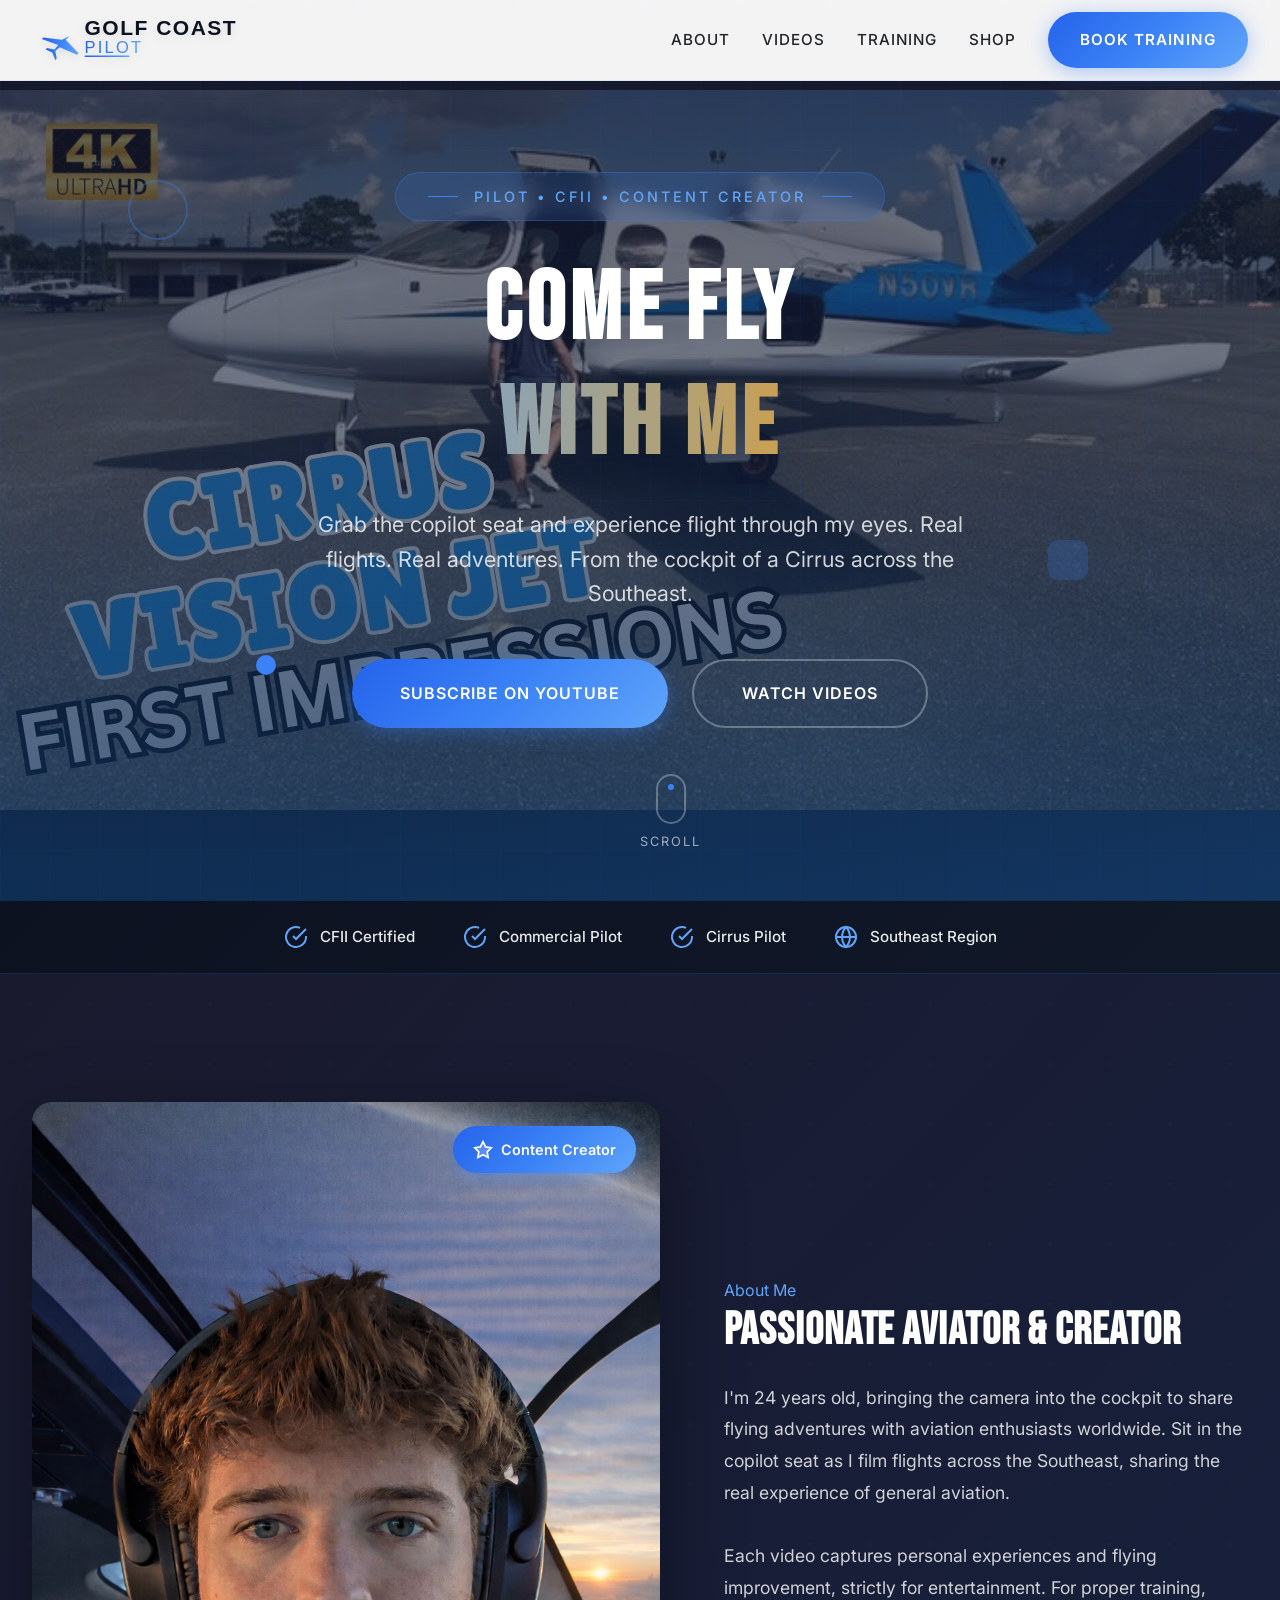
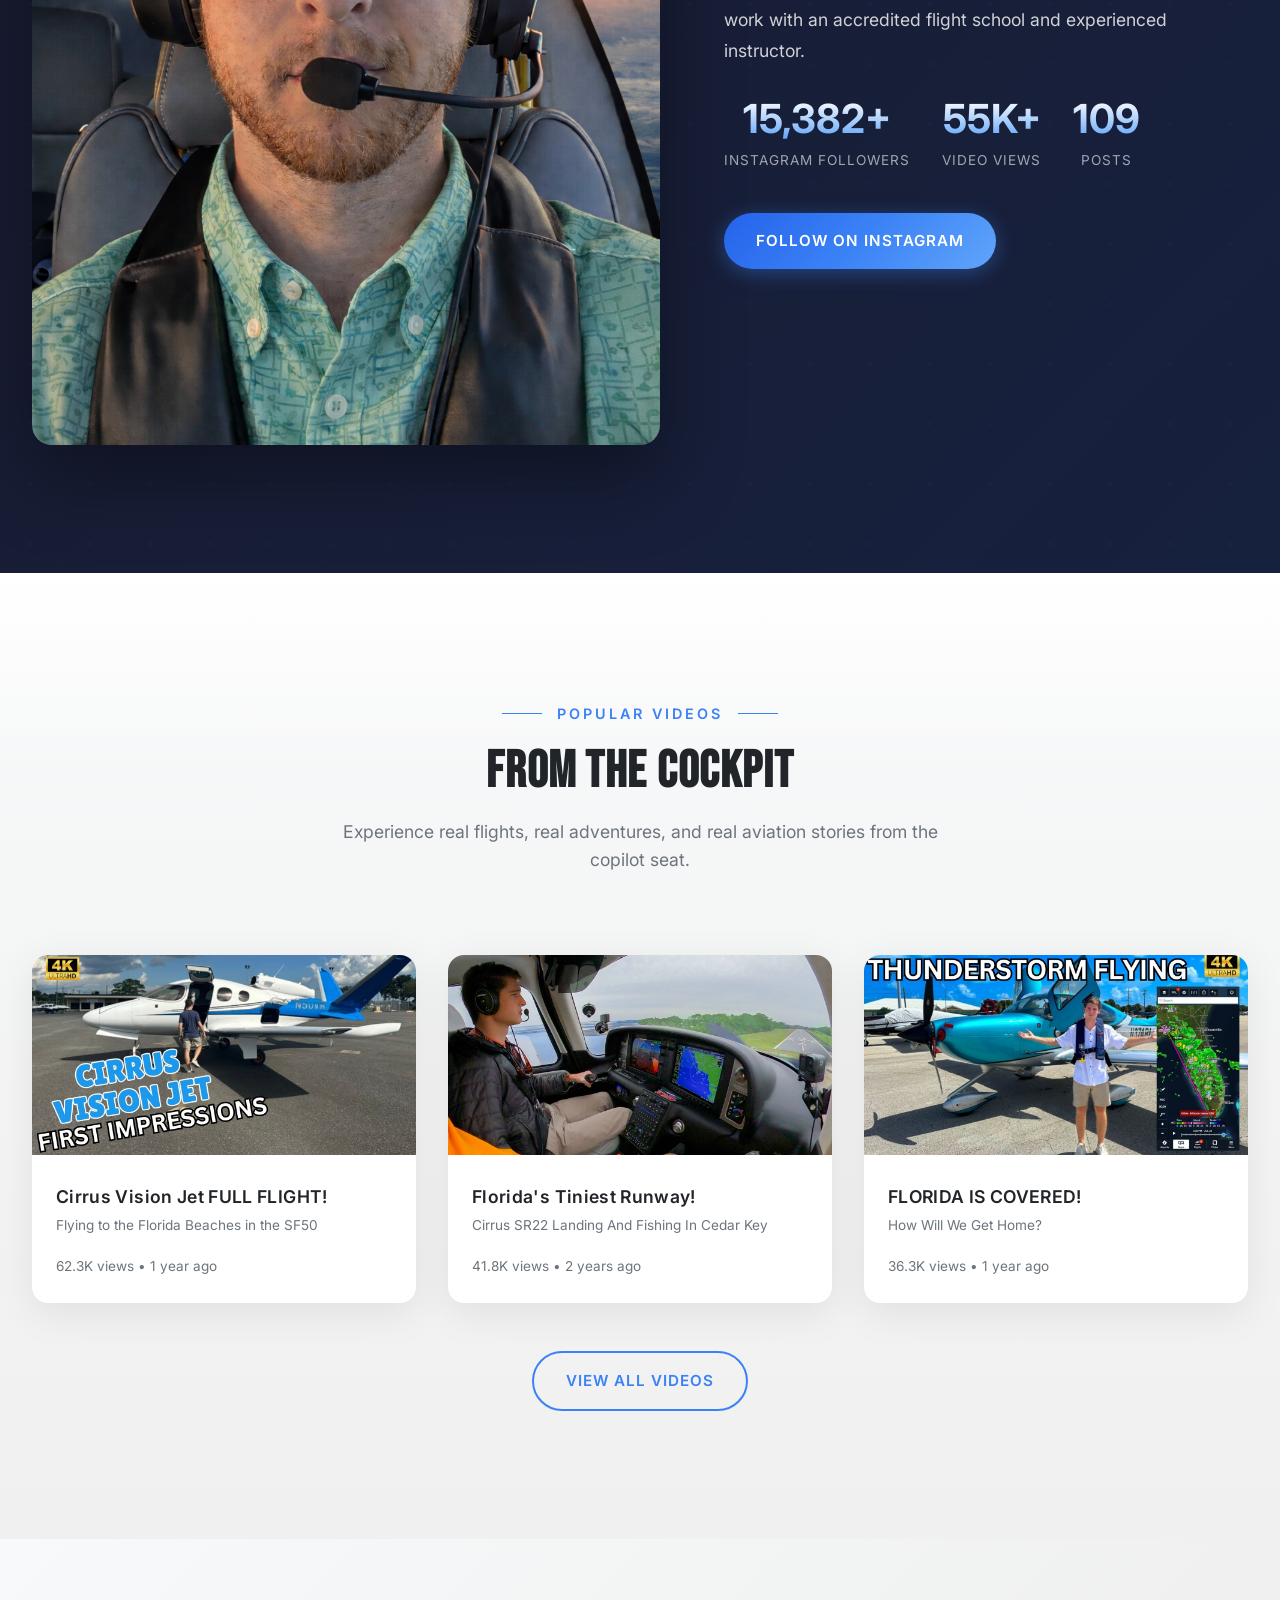
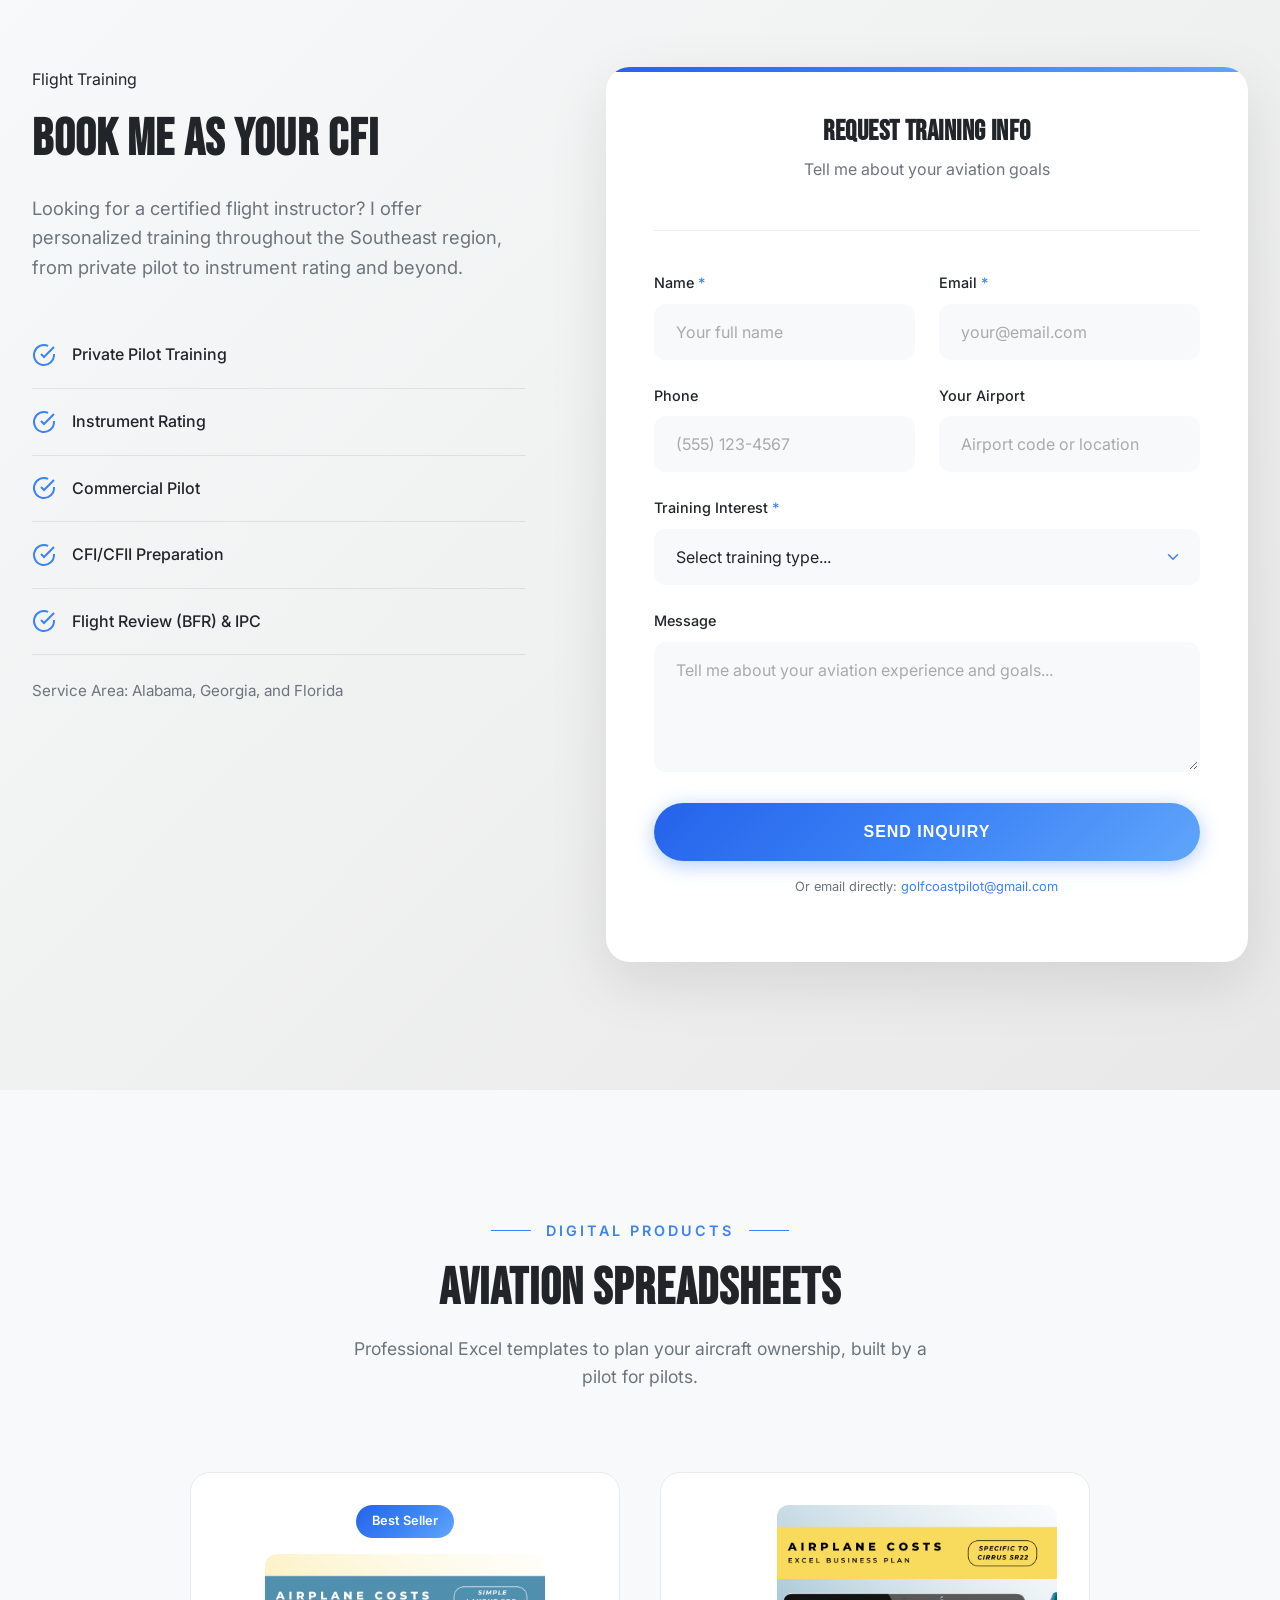
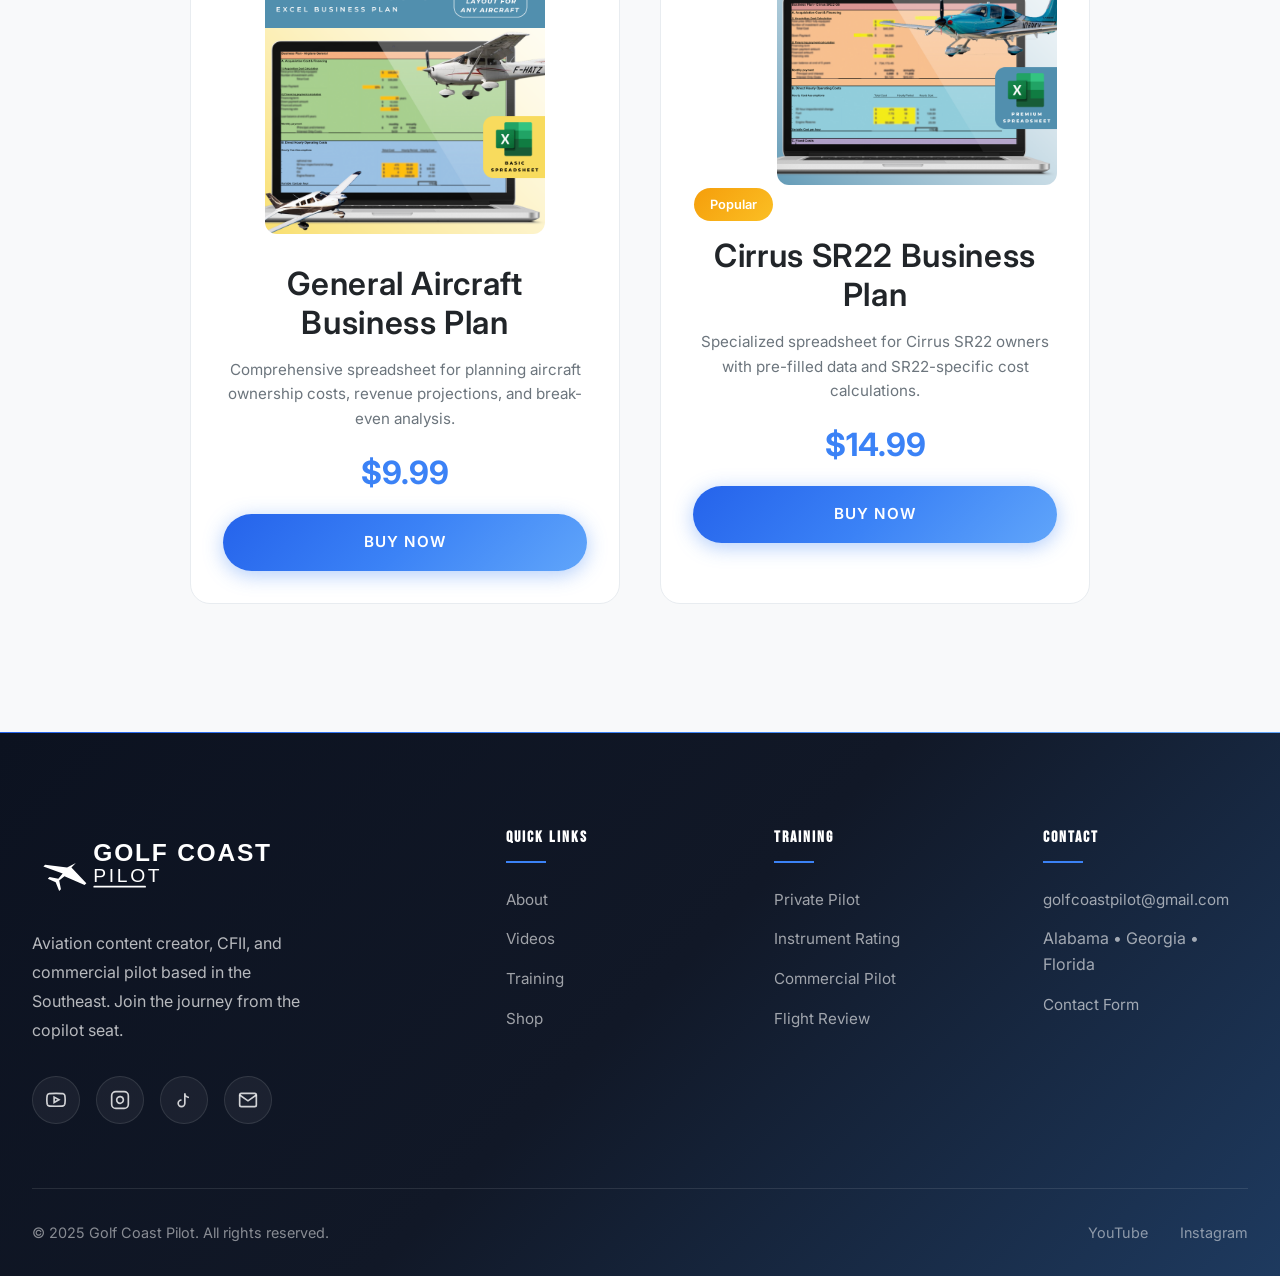
==== commit 5adea45f: "Add view tracking" ====
--- a/index.html
+++ b/index.html
@@ -341,5 +341,27 @@
     </footer>
 
     <script src="js/main.js"></script>
+    <script>
+    // Oasis View Tracking
+    (function() {
+        const SUPABASE_URL = 'https://tzsatbviltcvelicbxoa.supabase.co';
+        const SUPABASE_KEY = 'eyJhbGciOiJIUzI1NiIsInR5cCI6IkpXVCJ9.eyJpc3MiOiJzdXBhYmFzZSIsInJlZiI6InR6c2F0YnZpbHRjdmVsaWNieG9hIiwicm9sZSI6ImFub24iLCJpYXQiOjE3NzQ3MzM1MzAsImV4cCI6MjA5MDMwOTUzMH0.y8TxI5GFeKPgtXnkJ8Z83O0C7pJHvWCZVtJo2Oon6xw';
+        if (sessionStorage.getItem('oasis_tracked')) return;
+        fetch(SUPABASE_URL + '/rest/v1/sites?deployment_url=eq.' + encodeURIComponent(window.location.origin) + '&select=id,view_count', {
+            headers: { 'apikey': SUPABASE_KEY, 'Authorization': 'Bearer ' + SUPABASE_KEY }
+        })
+        .then(r => r.json())
+        .then(sites => {
+            if (sites && sites[0]) {
+                fetch(SUPABASE_URL + '/rest/v1/sites?id=eq.' + sites[0].id, {
+                    method: 'PATCH',
+                    headers: { 'apikey': SUPABASE_KEY, 'Authorization': 'Bearer ' + SUPABASE_KEY, 'Content-Type': 'application/json' },
+                    body: JSON.stringify({ viewed: true, view_count: (sites[0].view_count || 0) + 1 })
+                });
+                sessionStorage.setItem('oasis_tracked', '1');
+            }
+        }).catch(() => {});
+    })();
+    </script>
 </body>
 </html>
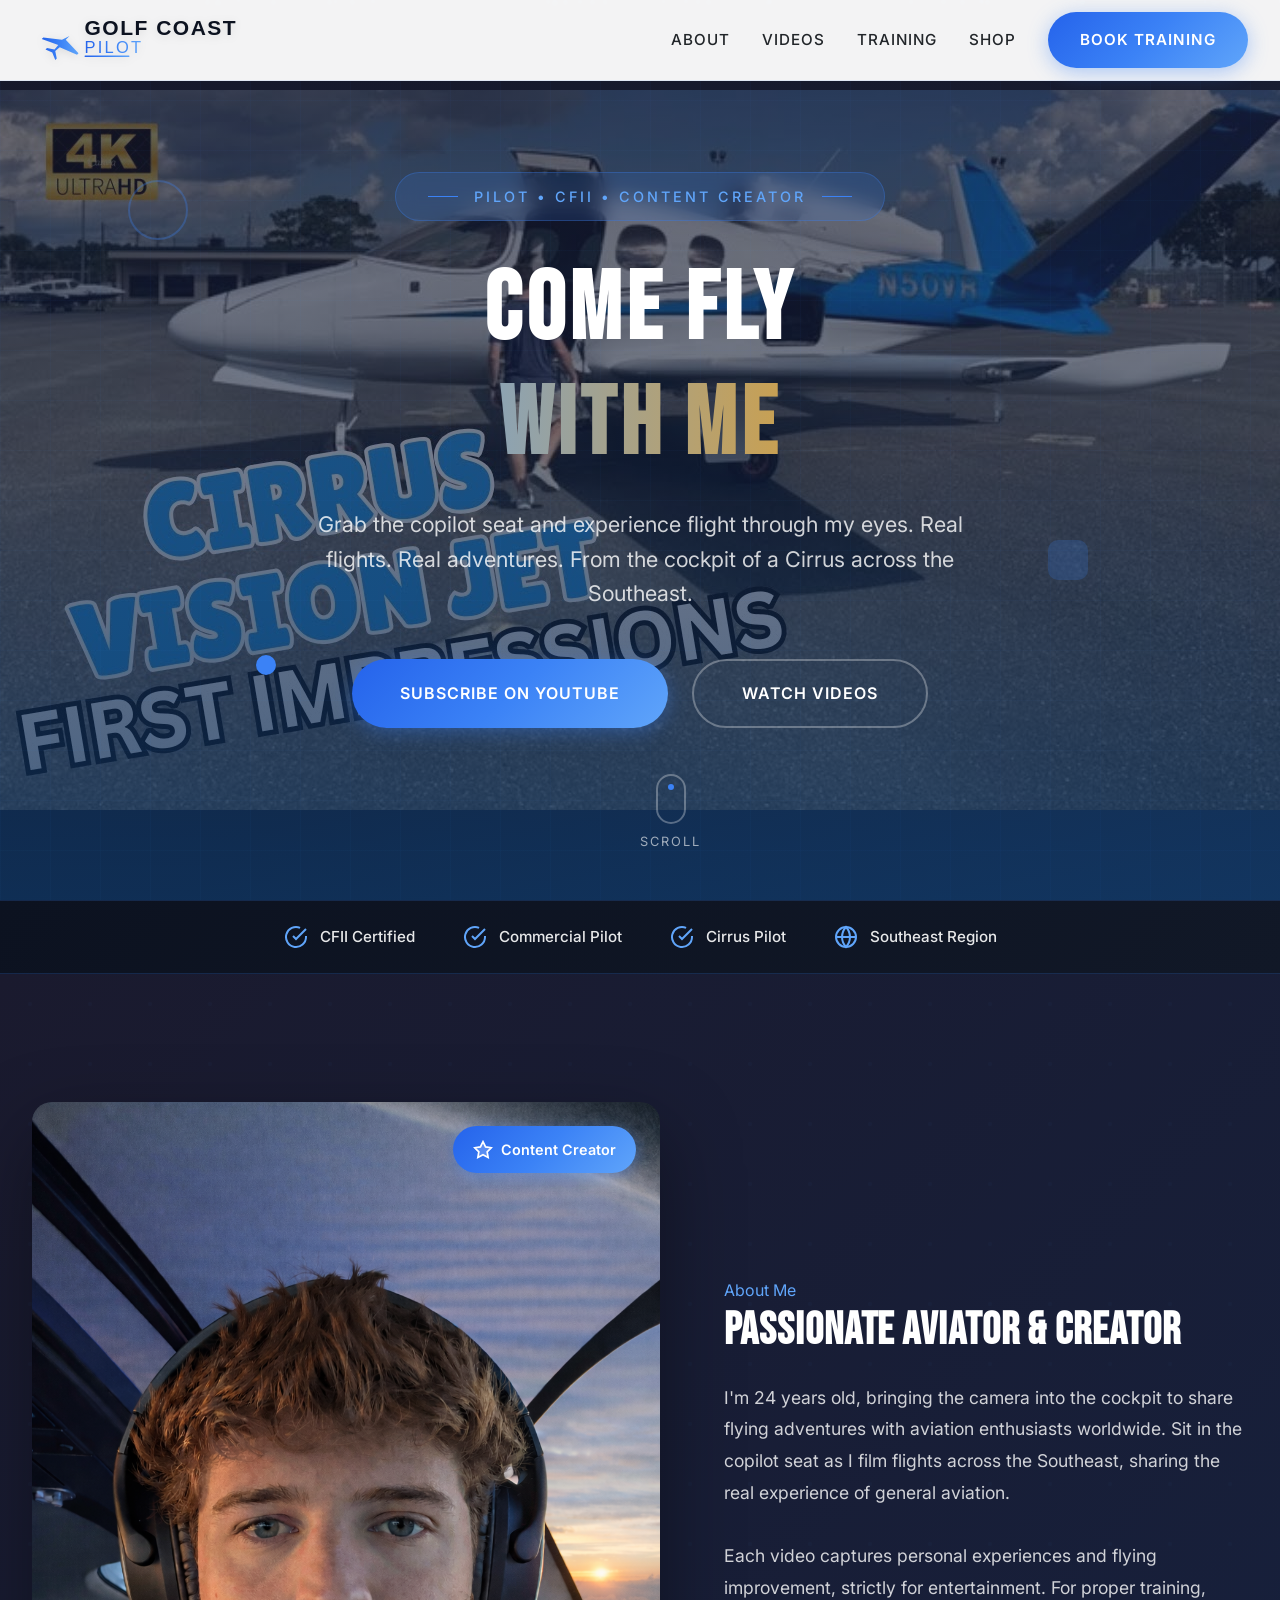
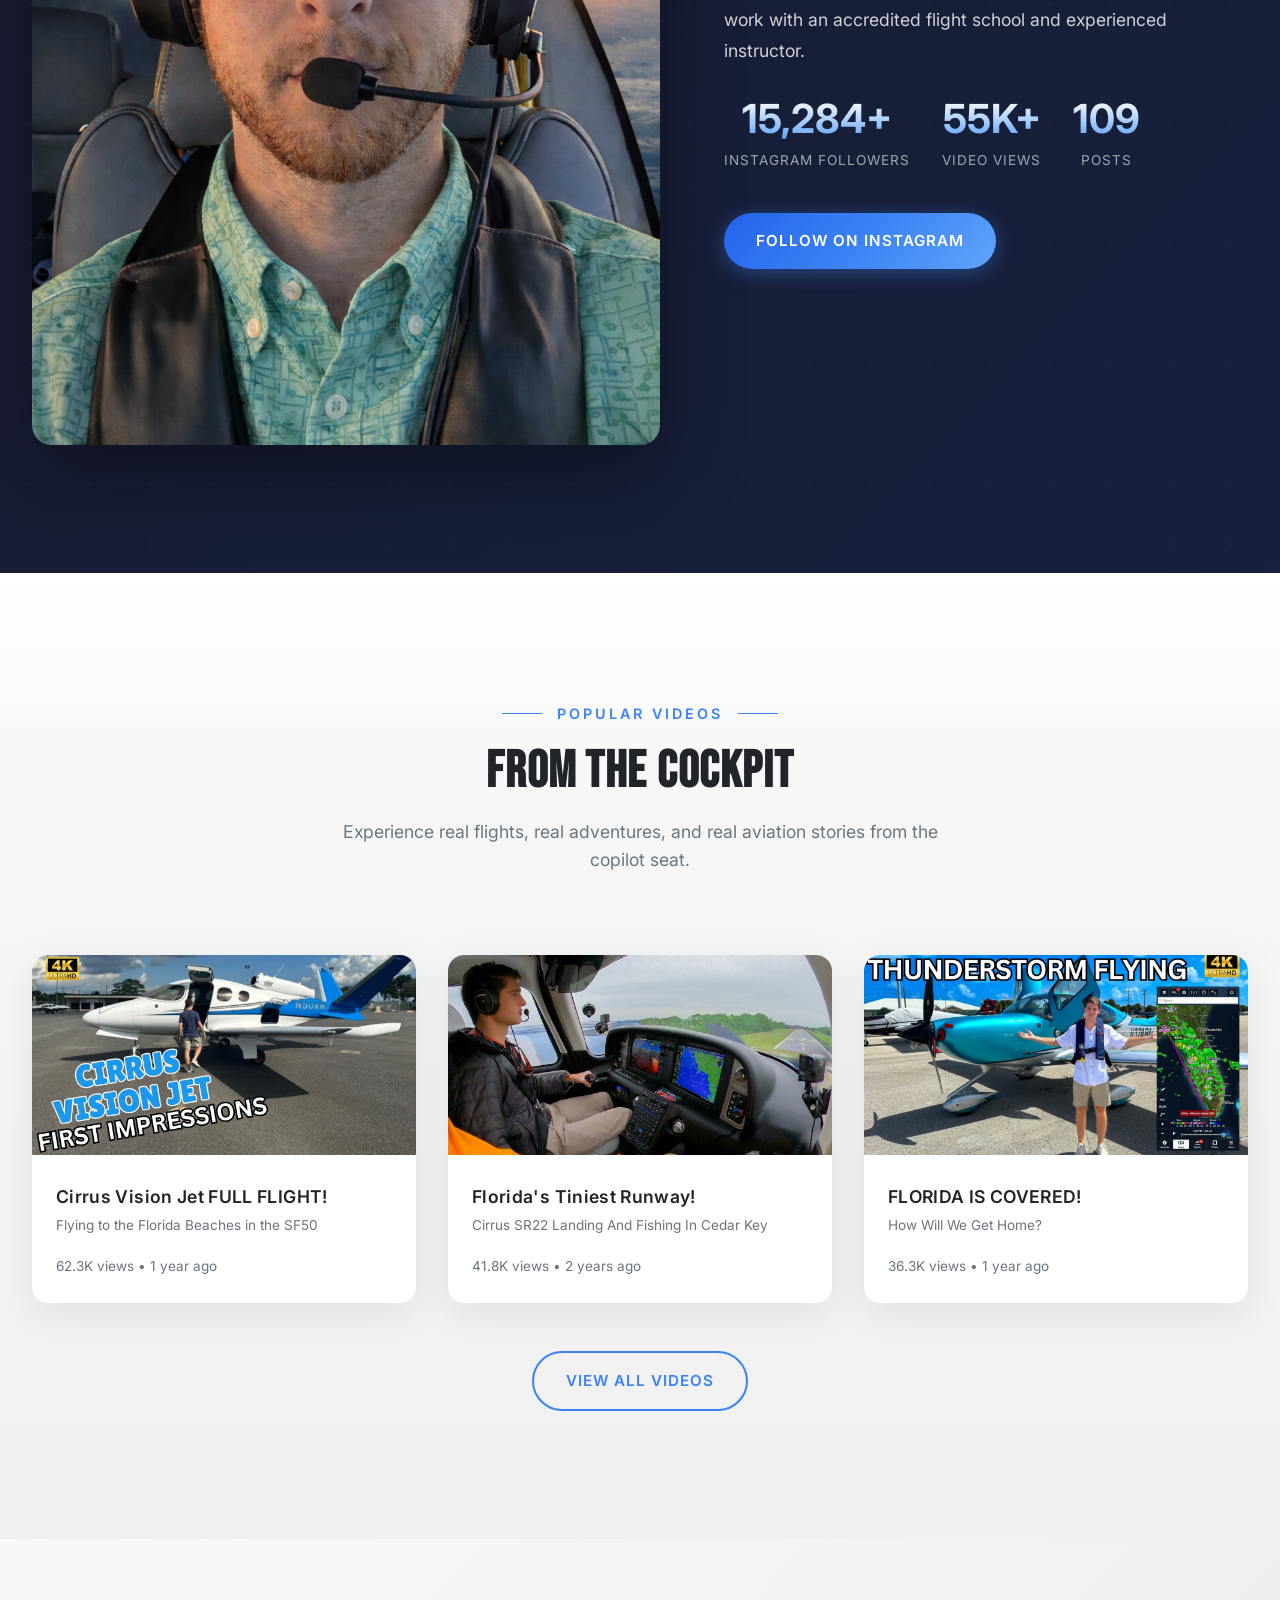
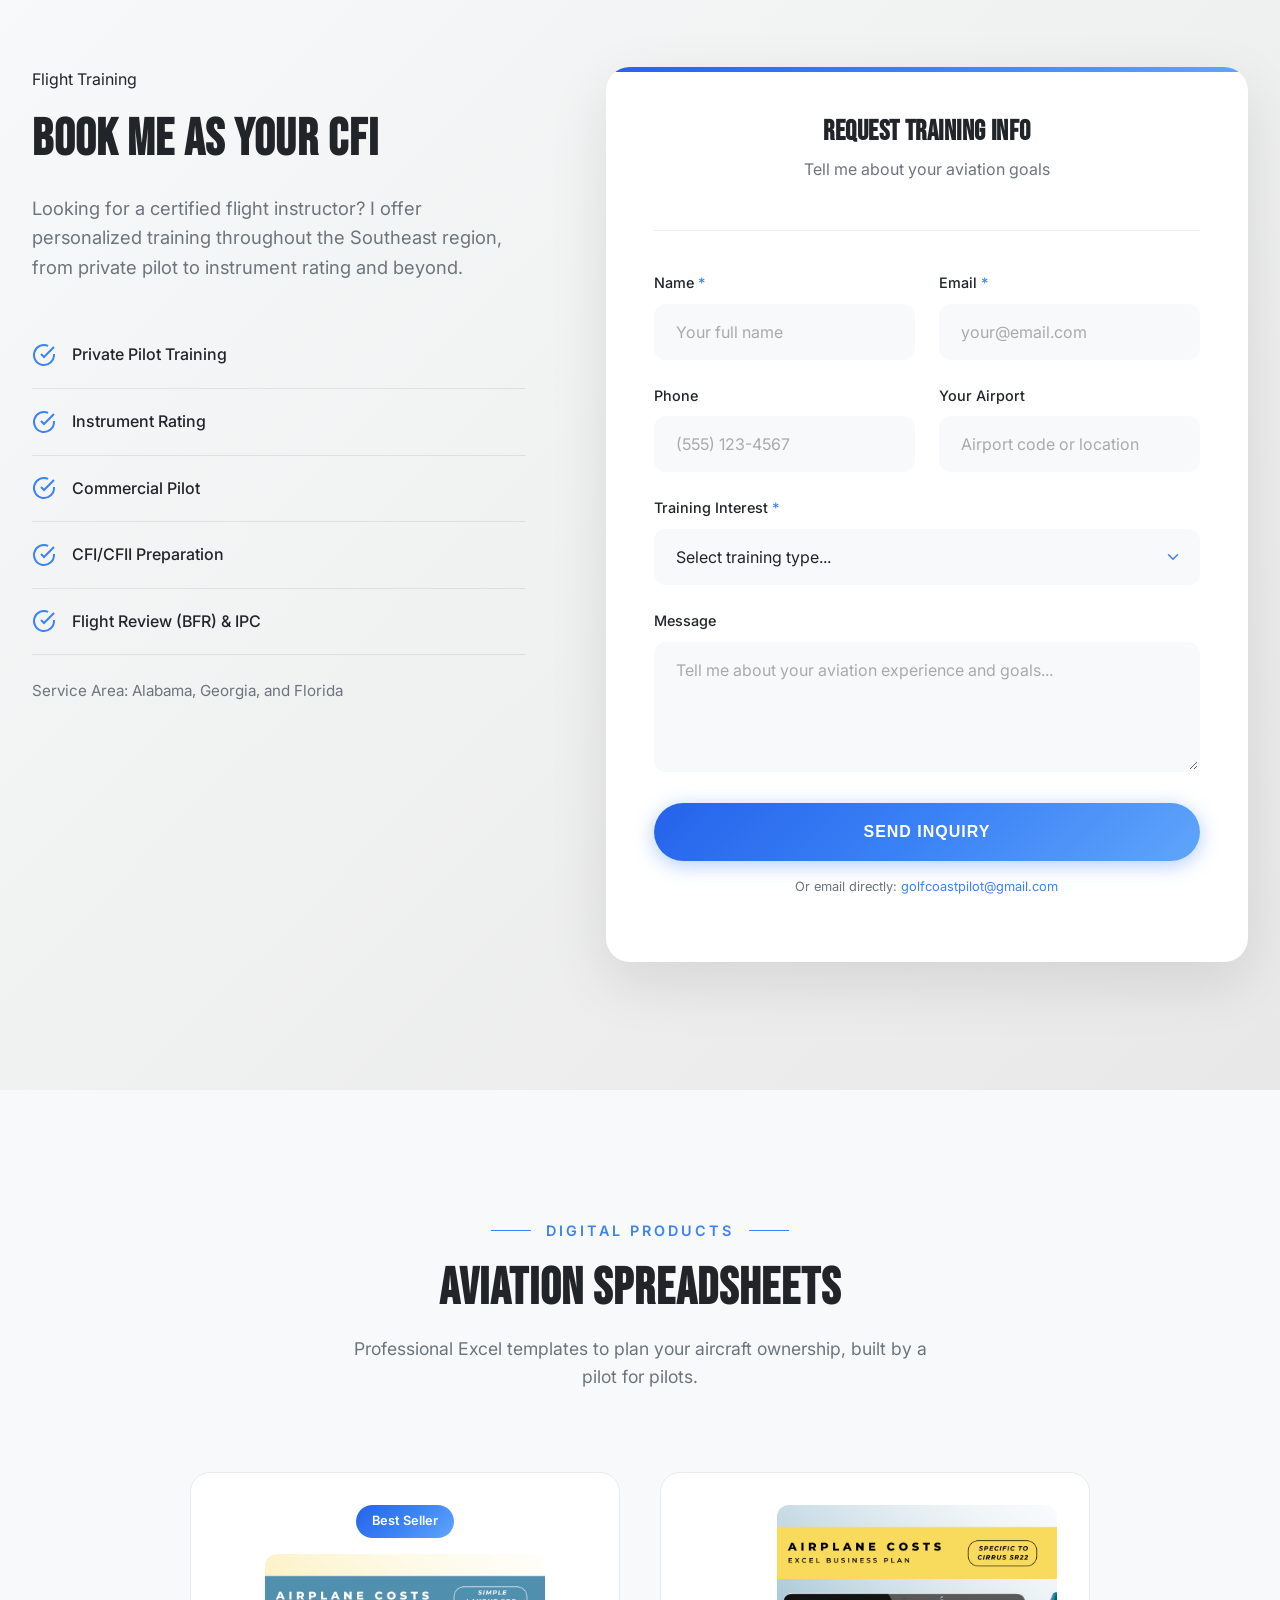
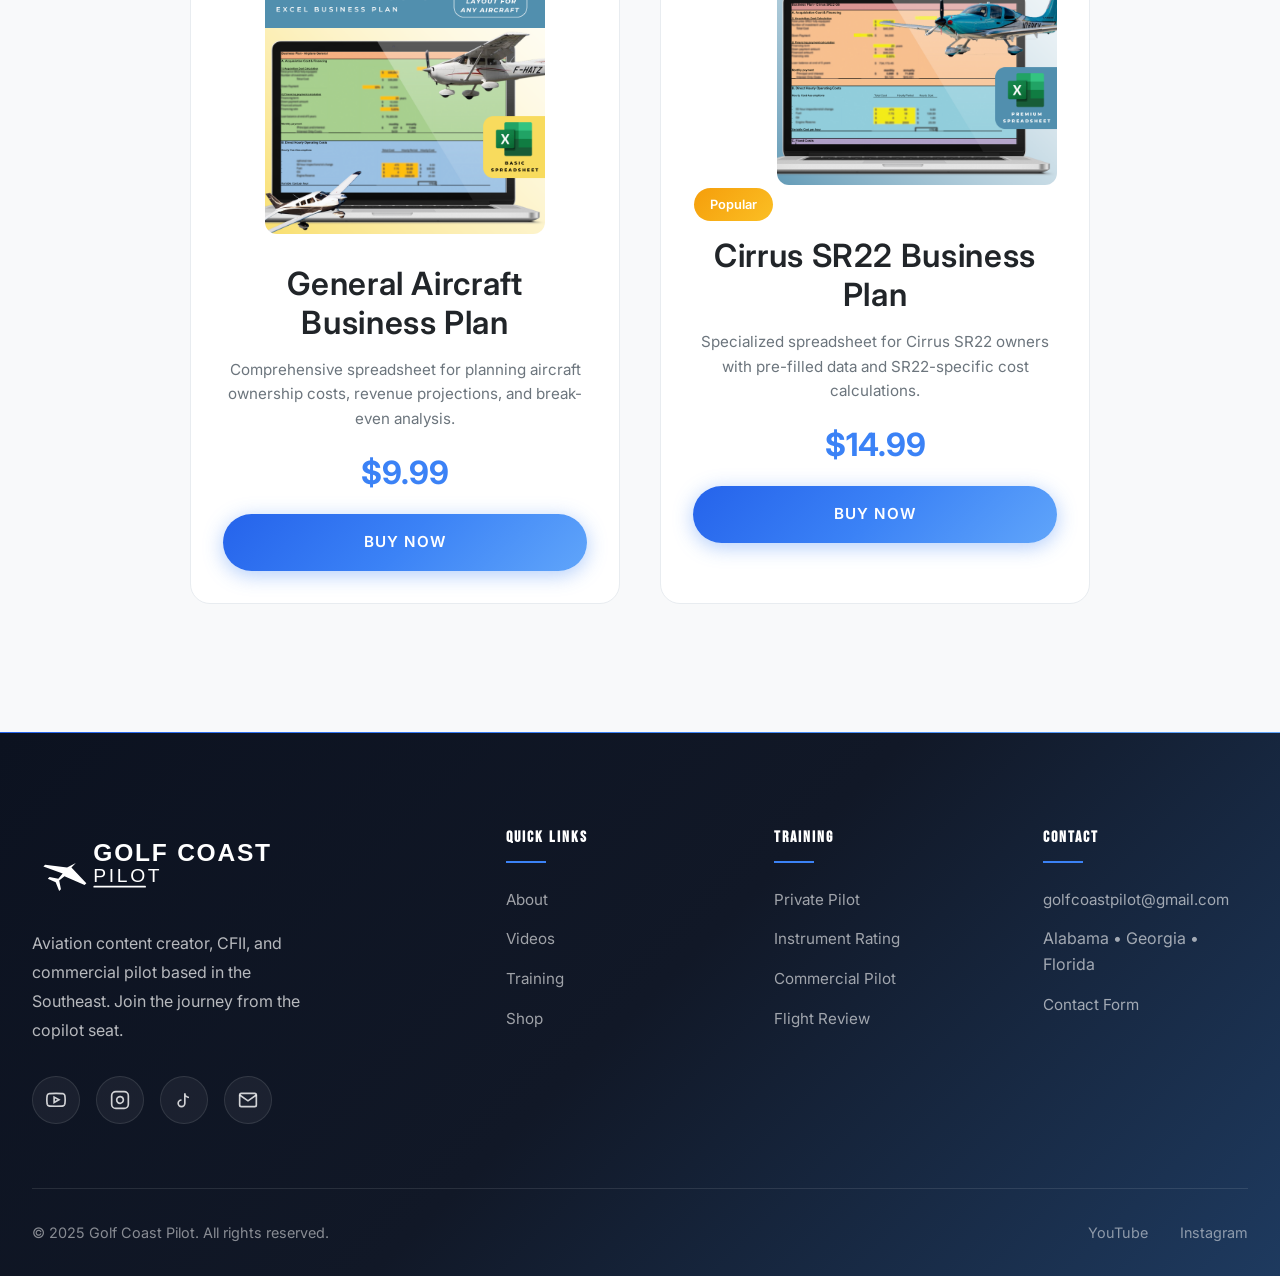
==== commit 28f51c26: "Exclude owner IP from view tracking" ====
--- a/index.html
+++ b/index.html
@@ -346,20 +346,24 @@
     (function() {
         const SUPABASE_URL = 'https://tzsatbviltcvelicbxoa.supabase.co';
         const SUPABASE_KEY = 'eyJhbGciOiJIUzI1NiIsInR5cCI6IkpXVCJ9.eyJpc3MiOiJzdXBhYmFzZSIsInJlZiI6InR6c2F0YnZpbHRjdmVsaWNieG9hIiwicm9sZSI6ImFub24iLCJpYXQiOjE3NzQ3MzM1MzAsImV4cCI6MjA5MDMwOTUzMH0.y8TxI5GFeKPgtXnkJ8Z83O0C7pJHvWCZVtJo2Oon6xw';
+        const IGNORED_IPS = ['128.2.149.230'];
         if (sessionStorage.getItem('oasis_tracked')) return;
-        fetch(SUPABASE_URL + '/rest/v1/sites?deployment_url=eq.' + encodeURIComponent(window.location.origin) + '&select=id,view_count', {
-            headers: { 'apikey': SUPABASE_KEY, 'Authorization': 'Bearer ' + SUPABASE_KEY }
-        })
-        .then(r => r.json())
-        .then(sites => {
-            if (sites && sites[0]) {
-                fetch(SUPABASE_URL + '/rest/v1/sites?id=eq.' + sites[0].id, {
-                    method: 'PATCH',
-                    headers: { 'apikey': SUPABASE_KEY, 'Authorization': 'Bearer ' + SUPABASE_KEY, 'Content-Type': 'application/json' },
-                    body: JSON.stringify({ viewed: true, view_count: (sites[0].view_count || 0) + 1 })
-                });
-                sessionStorage.setItem('oasis_tracked', '1');
-            }
+        fetch('https://api.ipify.org?format=json').then(r => r.json()).then(data => {
+            if (IGNORED_IPS.includes(data.ip)) return;
+            fetch(SUPABASE_URL + '/rest/v1/sites?deployment_url=eq.' + encodeURIComponent(window.location.origin) + '&select=id,view_count', {
+                headers: { 'apikey': SUPABASE_KEY, 'Authorization': 'Bearer ' + SUPABASE_KEY }
+            })
+            .then(r => r.json())
+            .then(sites => {
+                if (sites && sites[0]) {
+                    fetch(SUPABASE_URL + '/rest/v1/sites?id=eq.' + sites[0].id, {
+                        method: 'PATCH',
+                        headers: { 'apikey': SUPABASE_KEY, 'Authorization': 'Bearer ' + SUPABASE_KEY, 'Content-Type': 'application/json' },
+                        body: JSON.stringify({ viewed: true, view_count: (sites[0].view_count || 0) + 1 })
+                    });
+                    sessionStorage.setItem('oasis_tracked', '1');
+                }
+            });
         }).catch(() => {});
     })();
     </script>
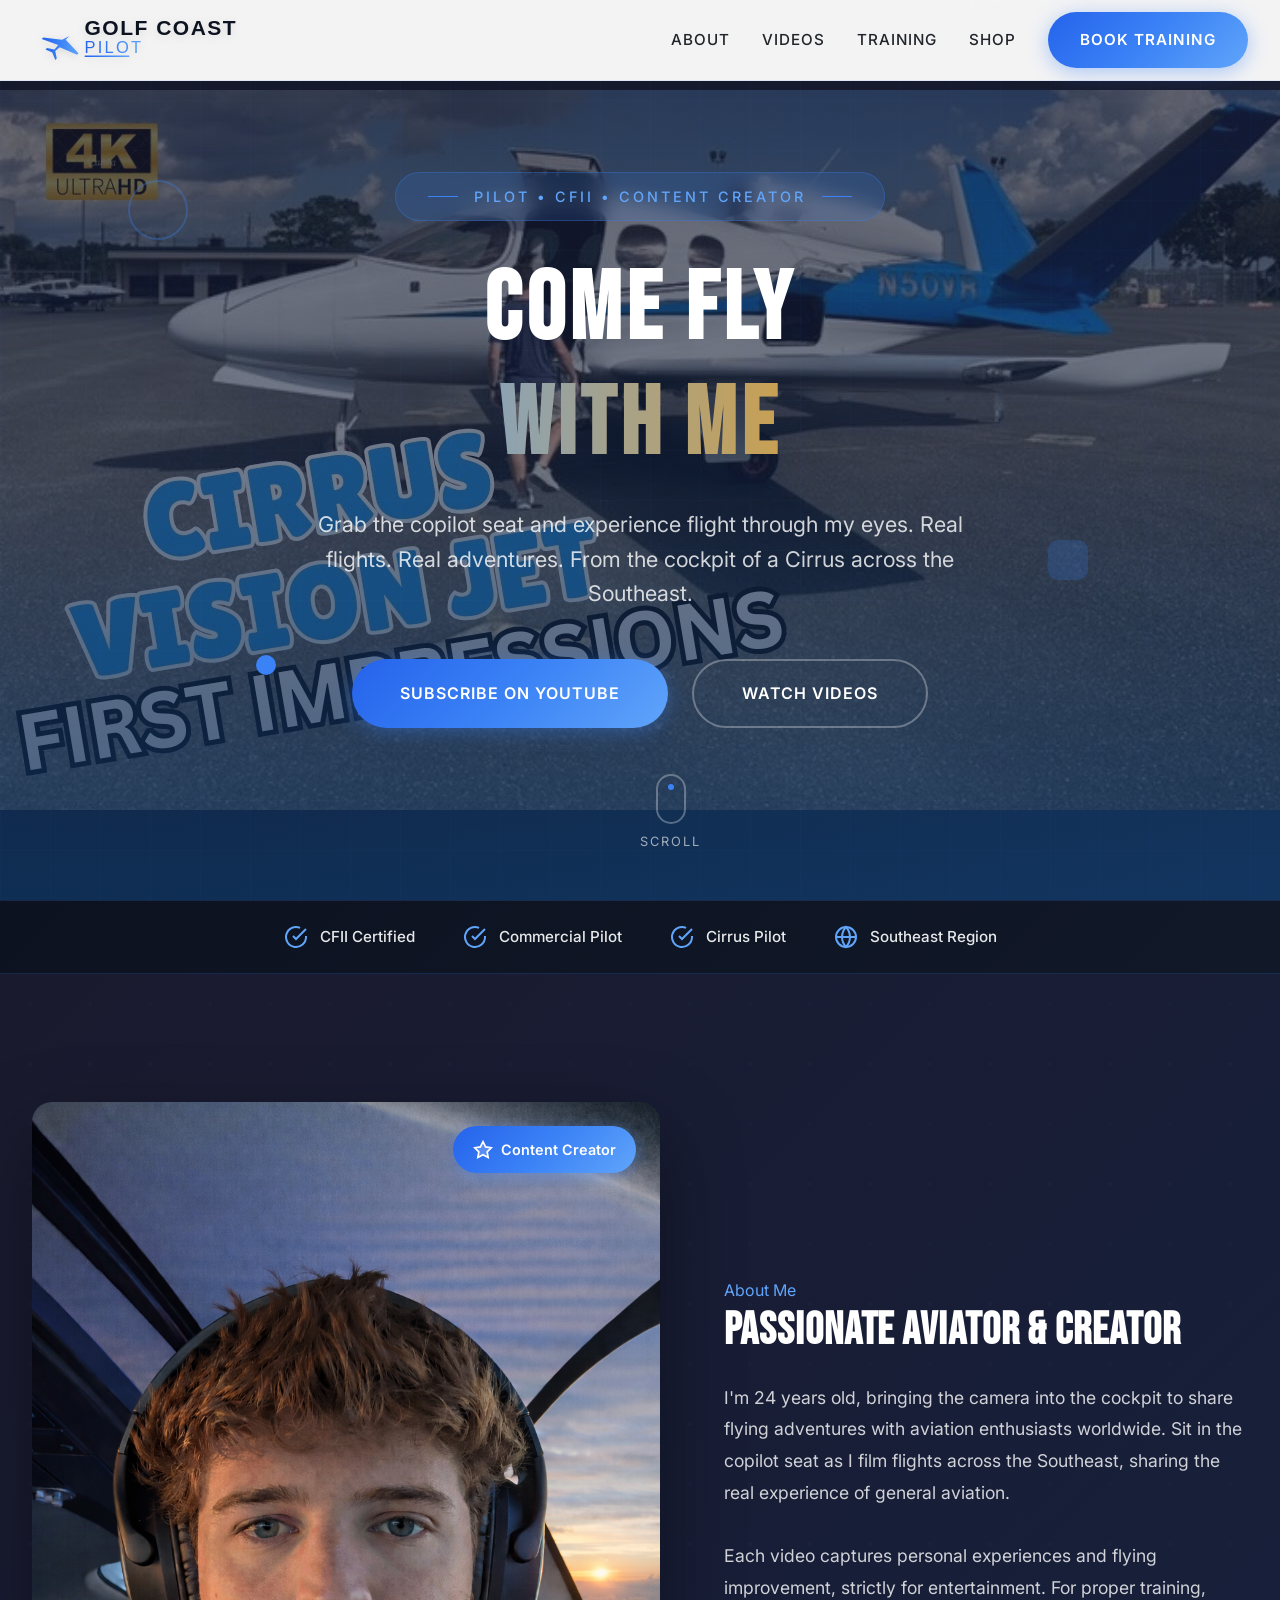
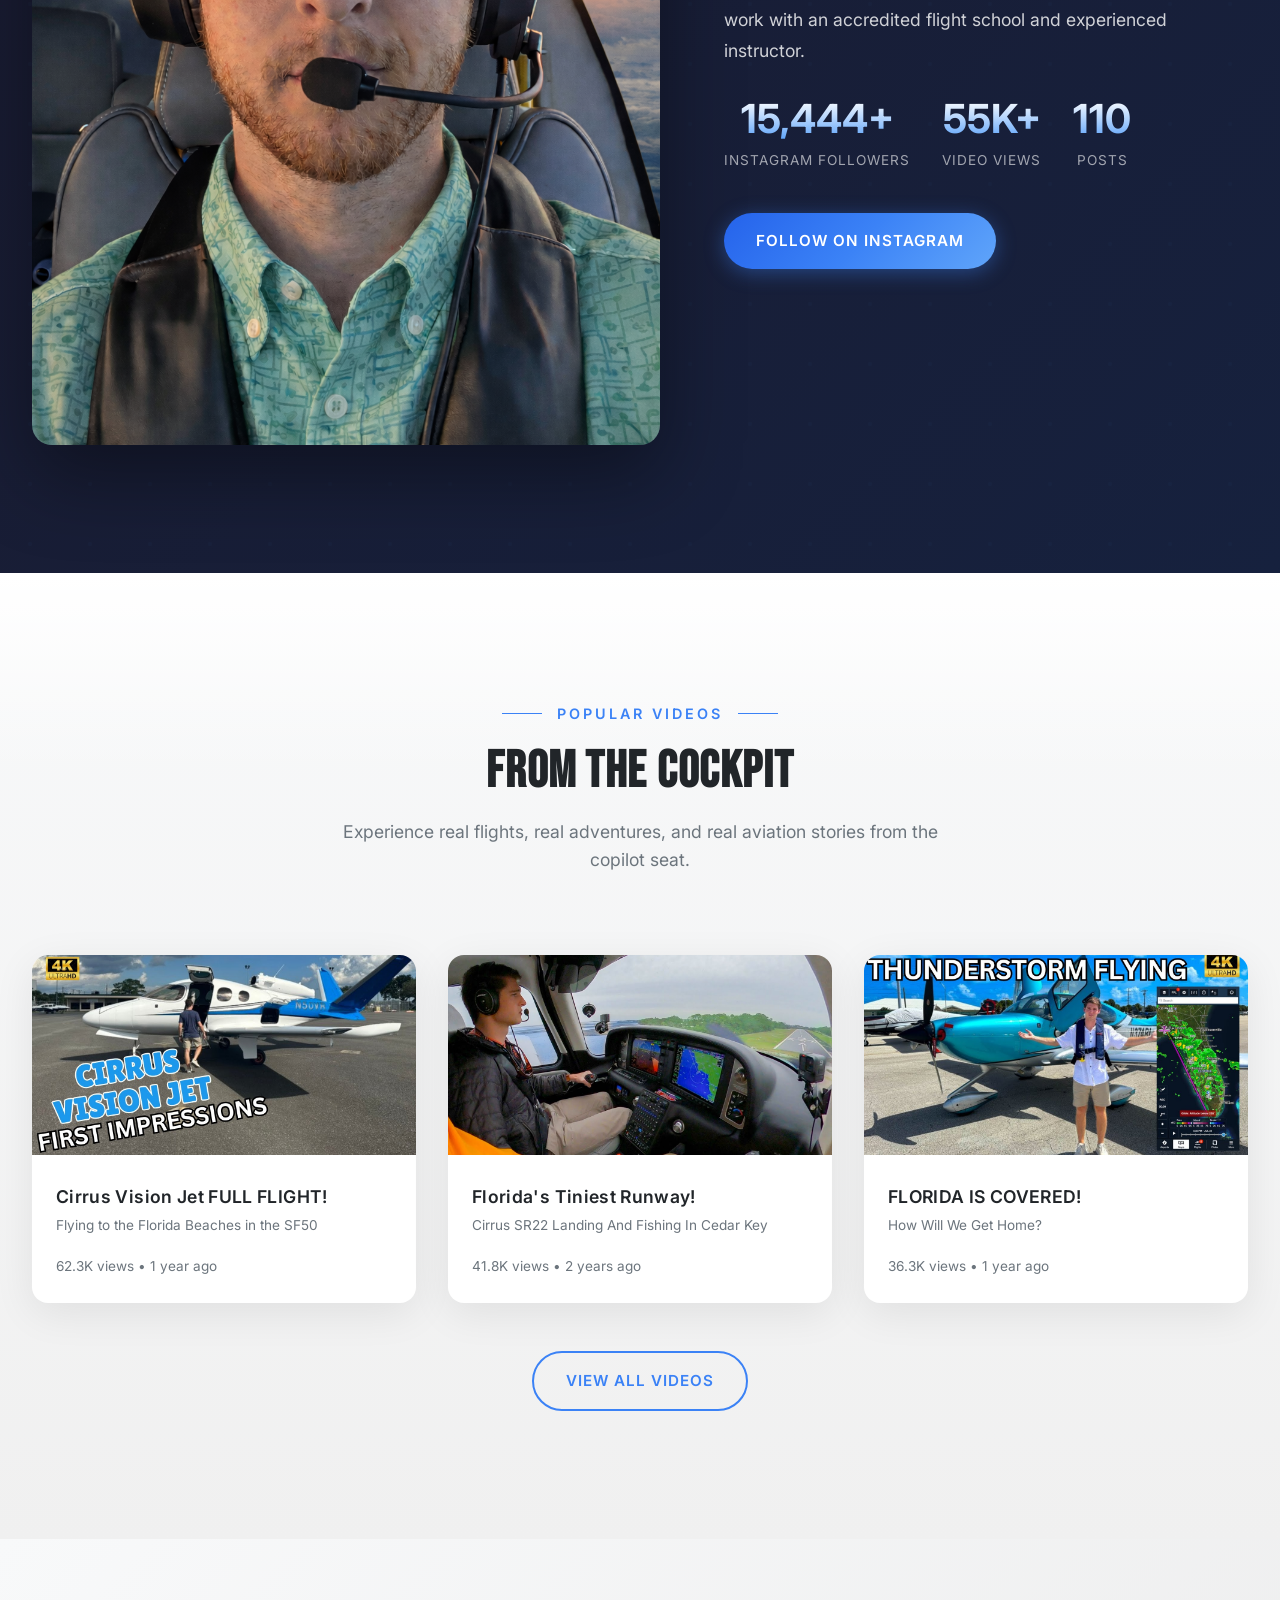
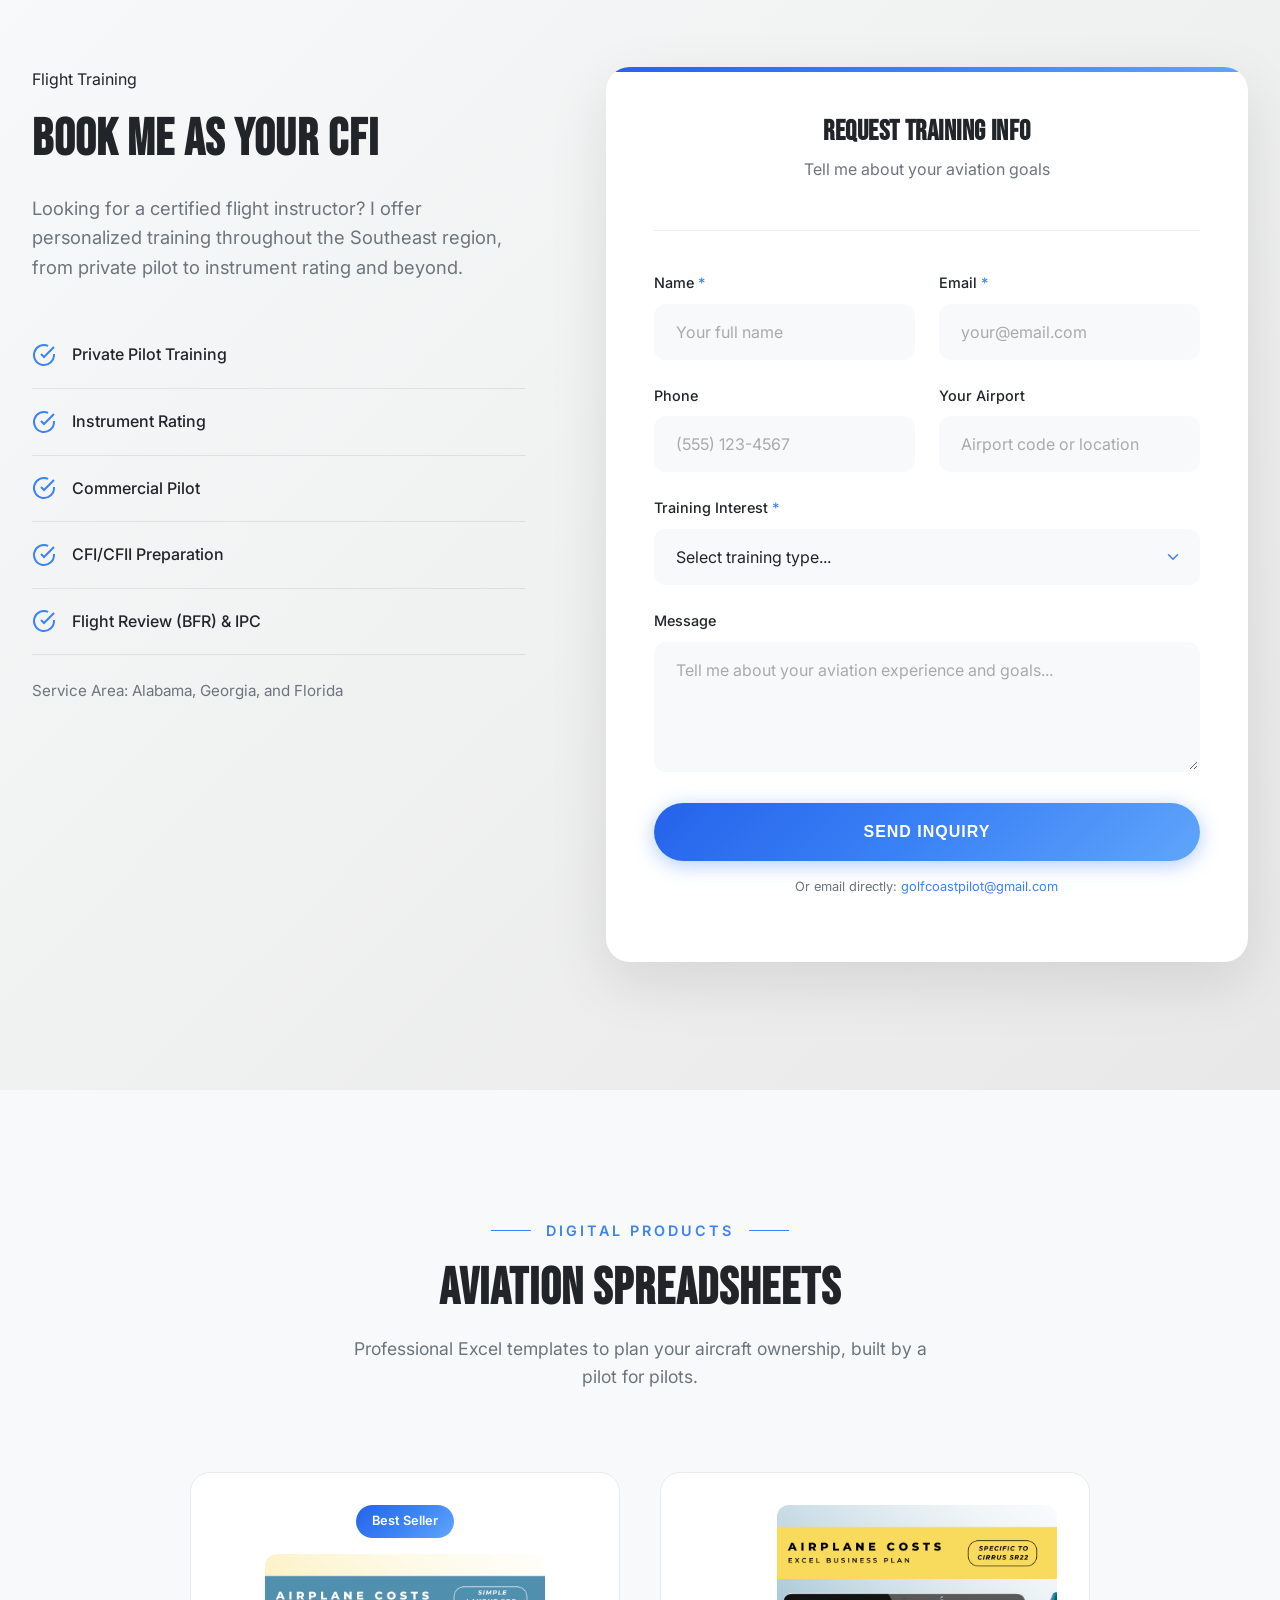
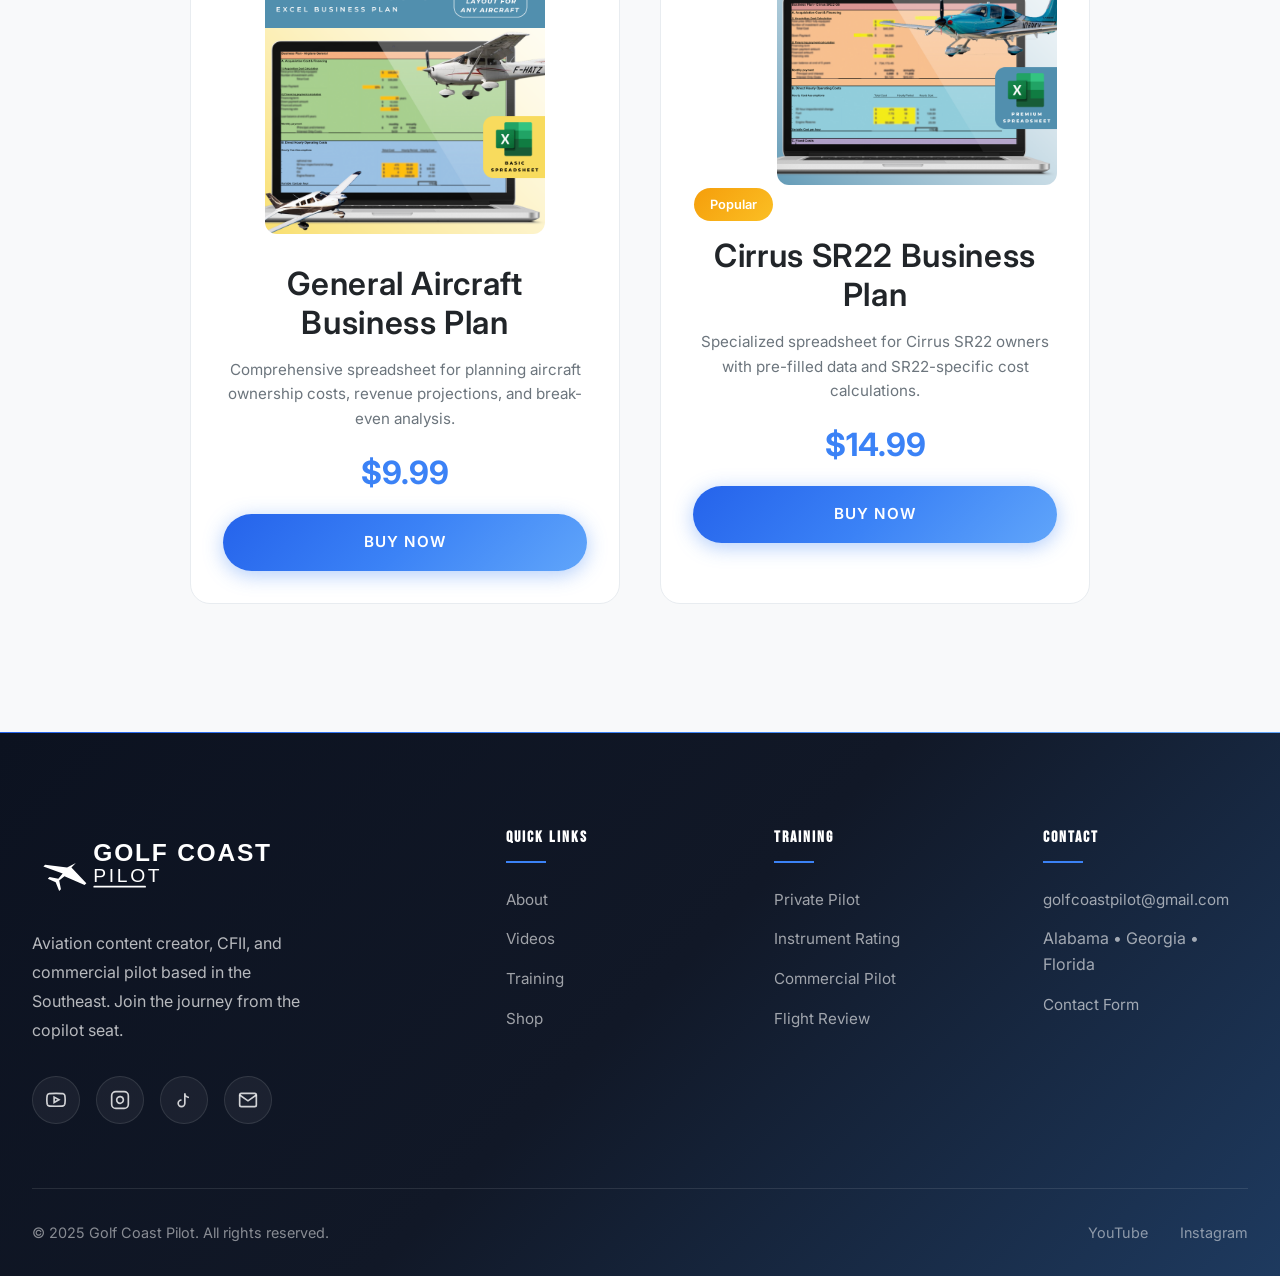
==== commit ee9e1631: "Update tracking to track internal vs client views separately Co-Authored-By: Claude Opus 4.5 <norepl" ====
--- a/index.html
+++ b/index.html
@@ -342,24 +342,27 @@
 
     <script src="js/main.js"></script>
     <script>
-    // Oasis View Tracking
+    // Oasis View Tracking - Internal vs Client
     (function() {
-        const SUPABASE_URL = 'https://tzsatbviltcvelicbxoa.supabase.co';
-        const SUPABASE_KEY = 'eyJhbGciOiJIUzI1NiIsInR5cCI6IkpXVCJ9.eyJpc3MiOiJzdXBhYmFzZSIsInJlZiI6InR6c2F0YnZpbHRjdmVsaWNieG9hIiwicm9sZSI6ImFub24iLCJpYXQiOjE3NzQ3MzM1MzAsImV4cCI6MjA5MDMwOTUzMH0.y8TxI5GFeKPgtXnkJ8Z83O0C7pJHvWCZVtJo2Oon6xw';
-        const IGNORED_IPS = ['128.2.149.230'];
+        const SUPABASE_URL = 'https://qqbwhozixcbmdlslgklv.supabase.co';
+        const SUPABASE_KEY = 'eyJhbGciOiJIUzI1NiIsInR5cCI6IkpXVCJ9.eyJpc3MiOiJzdXBhYmFzZSIsInJlZiI6InFxYndob3ppeGNibWRsc2xna2x2Iiwicm9sZSI6ImFub24iLCJpYXQiOjE3NDMzNzAxNzcsImV4cCI6MjA1ODk0NjE3N30.yFWTRnDluPAByGOMnpeXkOtIpbHkCnANaWJok8p6VNw';
+        const INTERNAL_IPS = ['128.2.149.230'];
         if (sessionStorage.getItem('oasis_tracked')) return;
         fetch('https://api.ipify.org?format=json').then(r => r.json()).then(data => {
-            if (IGNORED_IPS.includes(data.ip)) return;
-            fetch(SUPABASE_URL + '/rest/v1/sites?deployment_url=eq.' + encodeURIComponent(window.location.origin) + '&select=id,view_count', {
+            const isInternal = INTERNAL_IPS.includes(data.ip);
+            fetch(SUPABASE_URL + '/rest/v1/sites?deployment_url=eq.' + encodeURIComponent(window.location.origin) + '&select=id,internal_views,client_views', {
                 headers: { 'apikey': SUPABASE_KEY, 'Authorization': 'Bearer ' + SUPABASE_KEY }
             })
             .then(r => r.json())
             .then(sites => {
                 if (sites && sites[0]) {
+                    const updateData = isInternal
+                        ? { internal_views: (sites[0].internal_views || 0) + 1 }
+                        : { client_views: (sites[0].client_views || 0) + 1, viewed: true };
                     fetch(SUPABASE_URL + '/rest/v1/sites?id=eq.' + sites[0].id, {
                         method: 'PATCH',
                         headers: { 'apikey': SUPABASE_KEY, 'Authorization': 'Bearer ' + SUPABASE_KEY, 'Content-Type': 'application/json' },
-                        body: JSON.stringify({ viewed: true, view_count: (sites[0].view_count || 0) + 1 })
+                        body: JSON.stringify(updateData)
                     });
                     sessionStorage.setItem('oasis_tracked', '1');
                 }
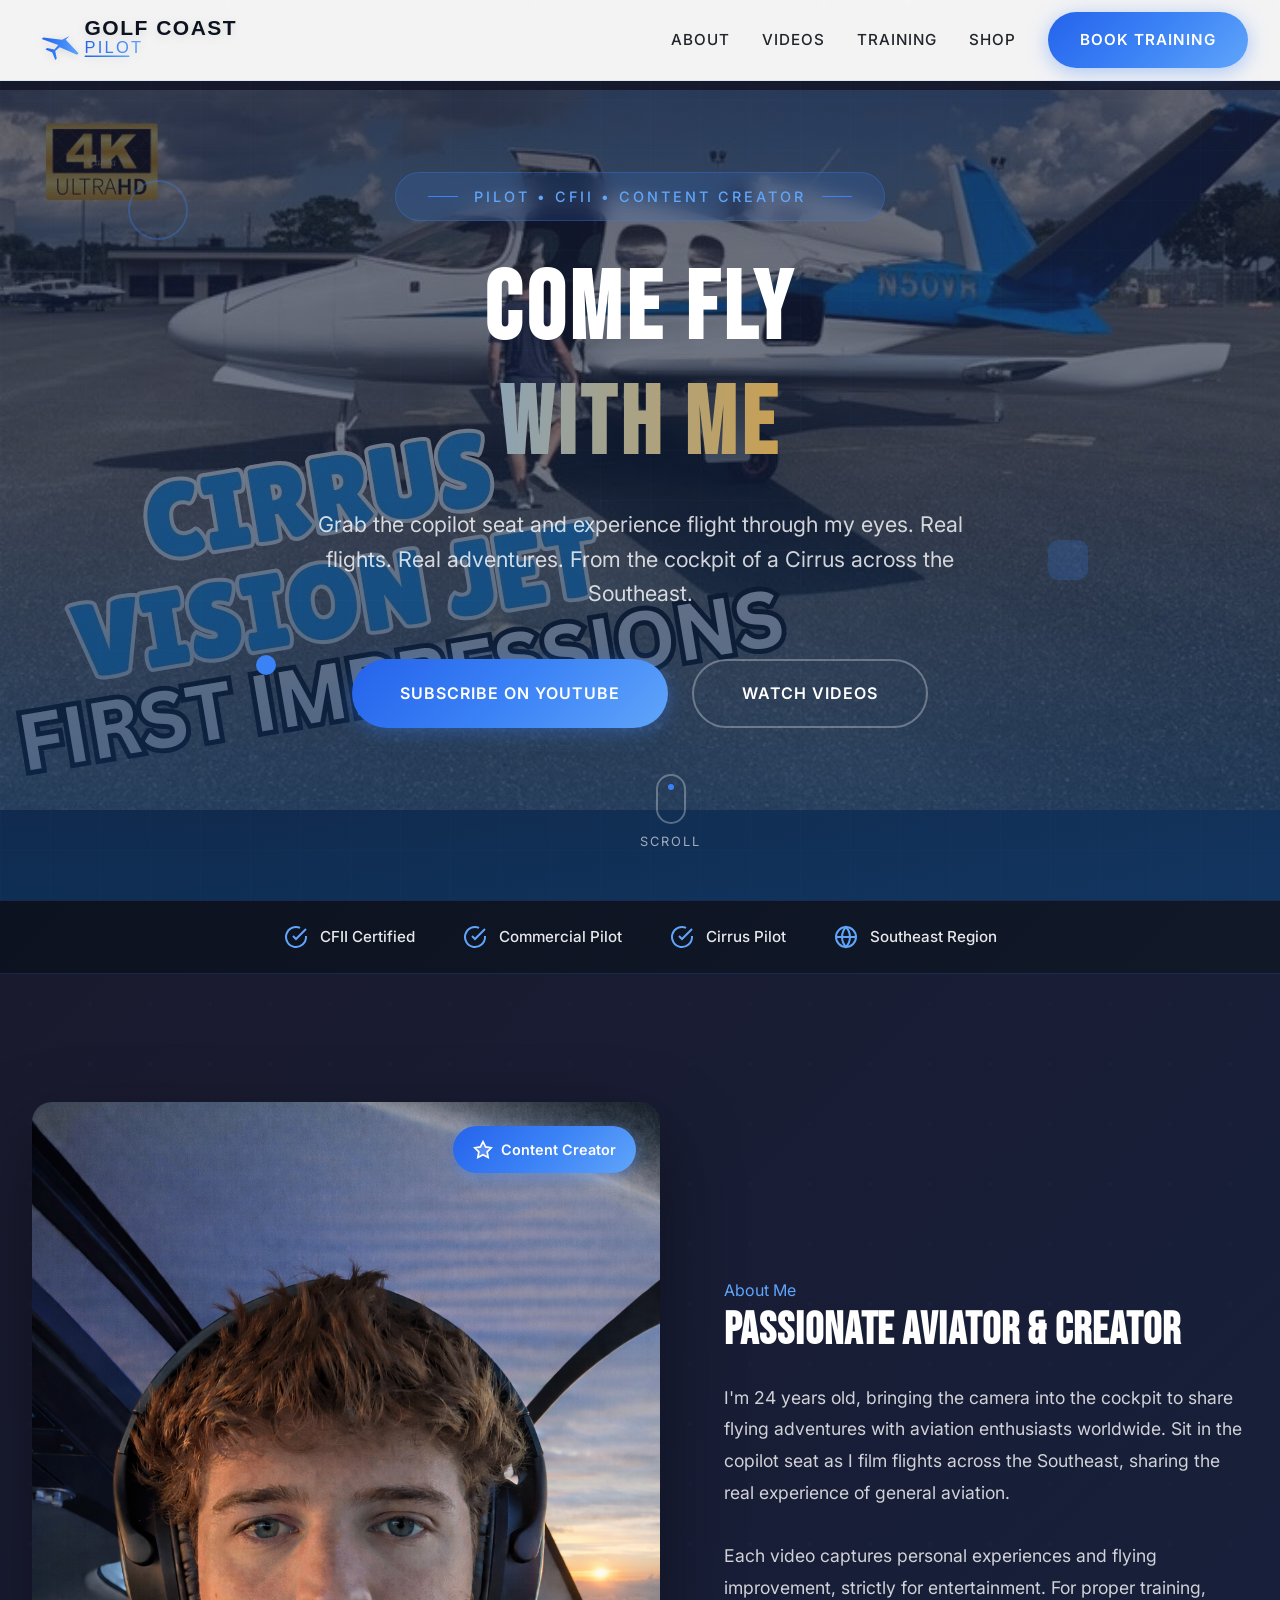
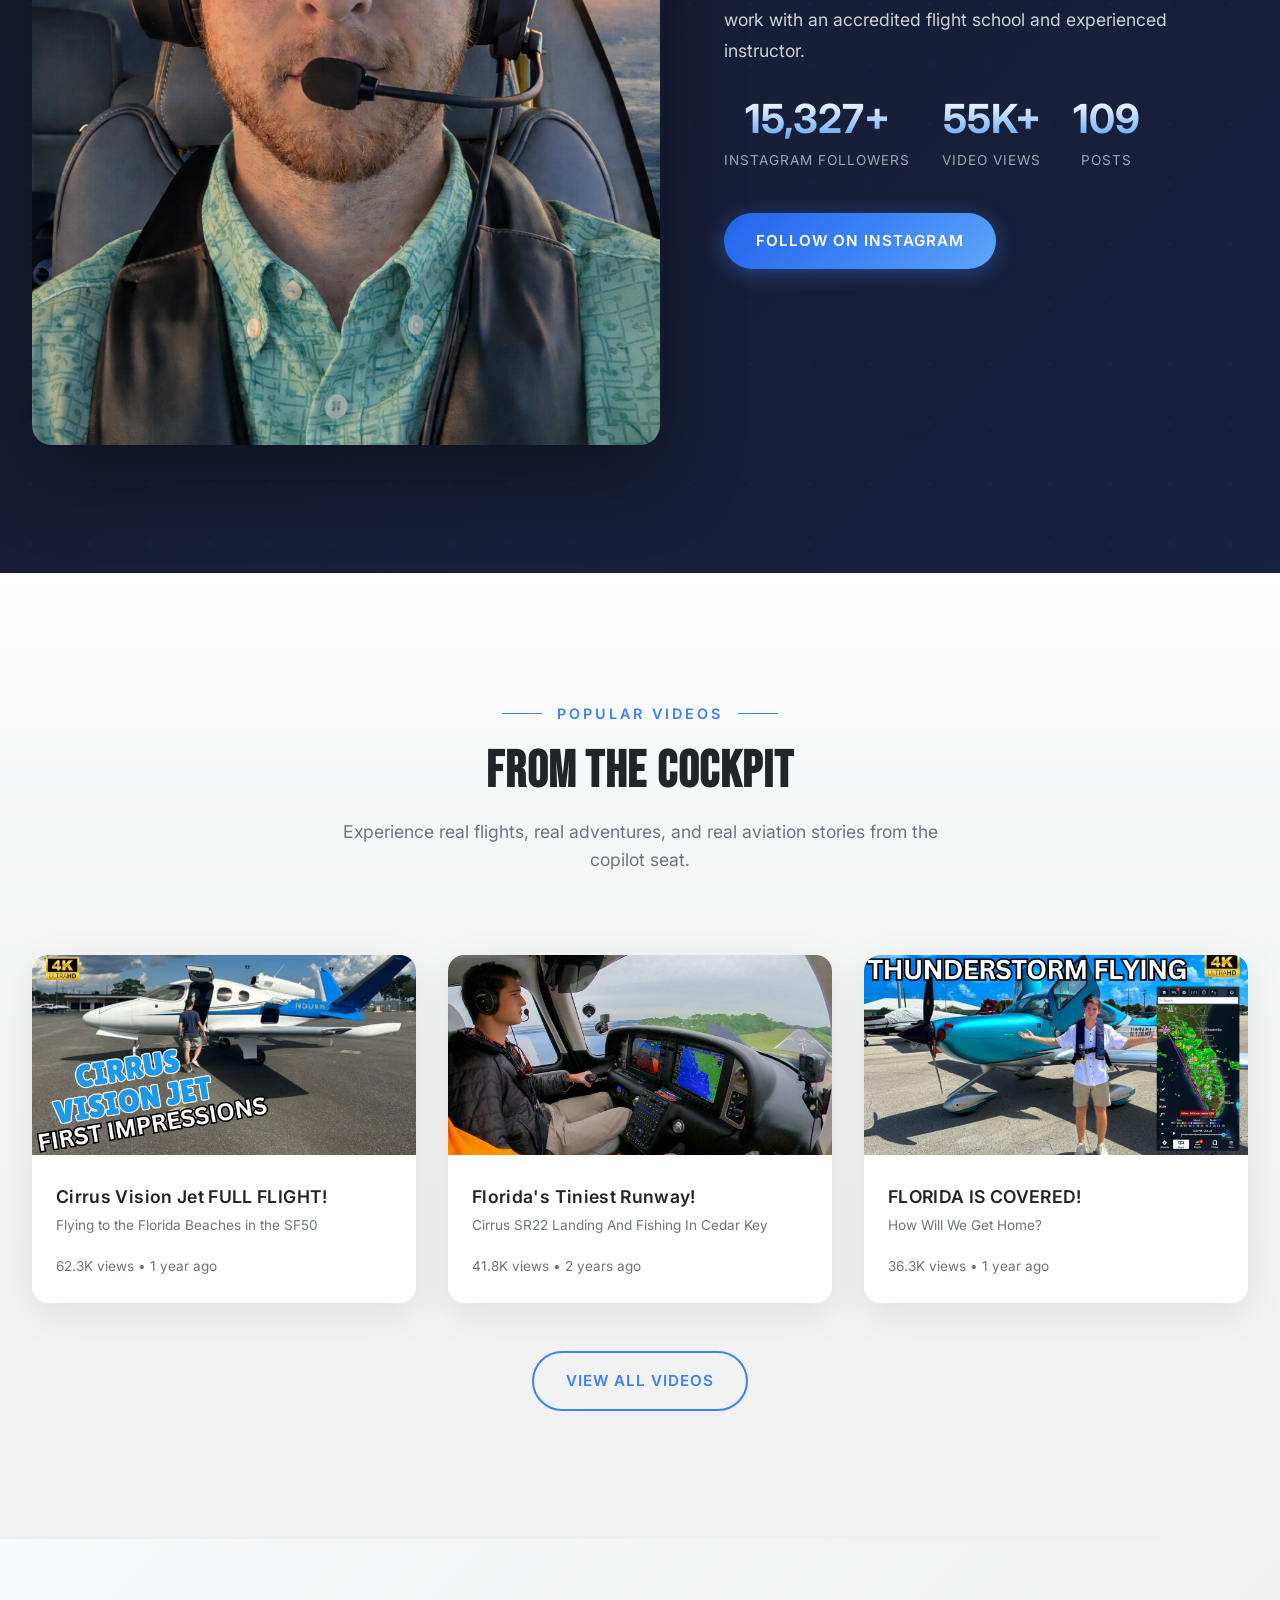
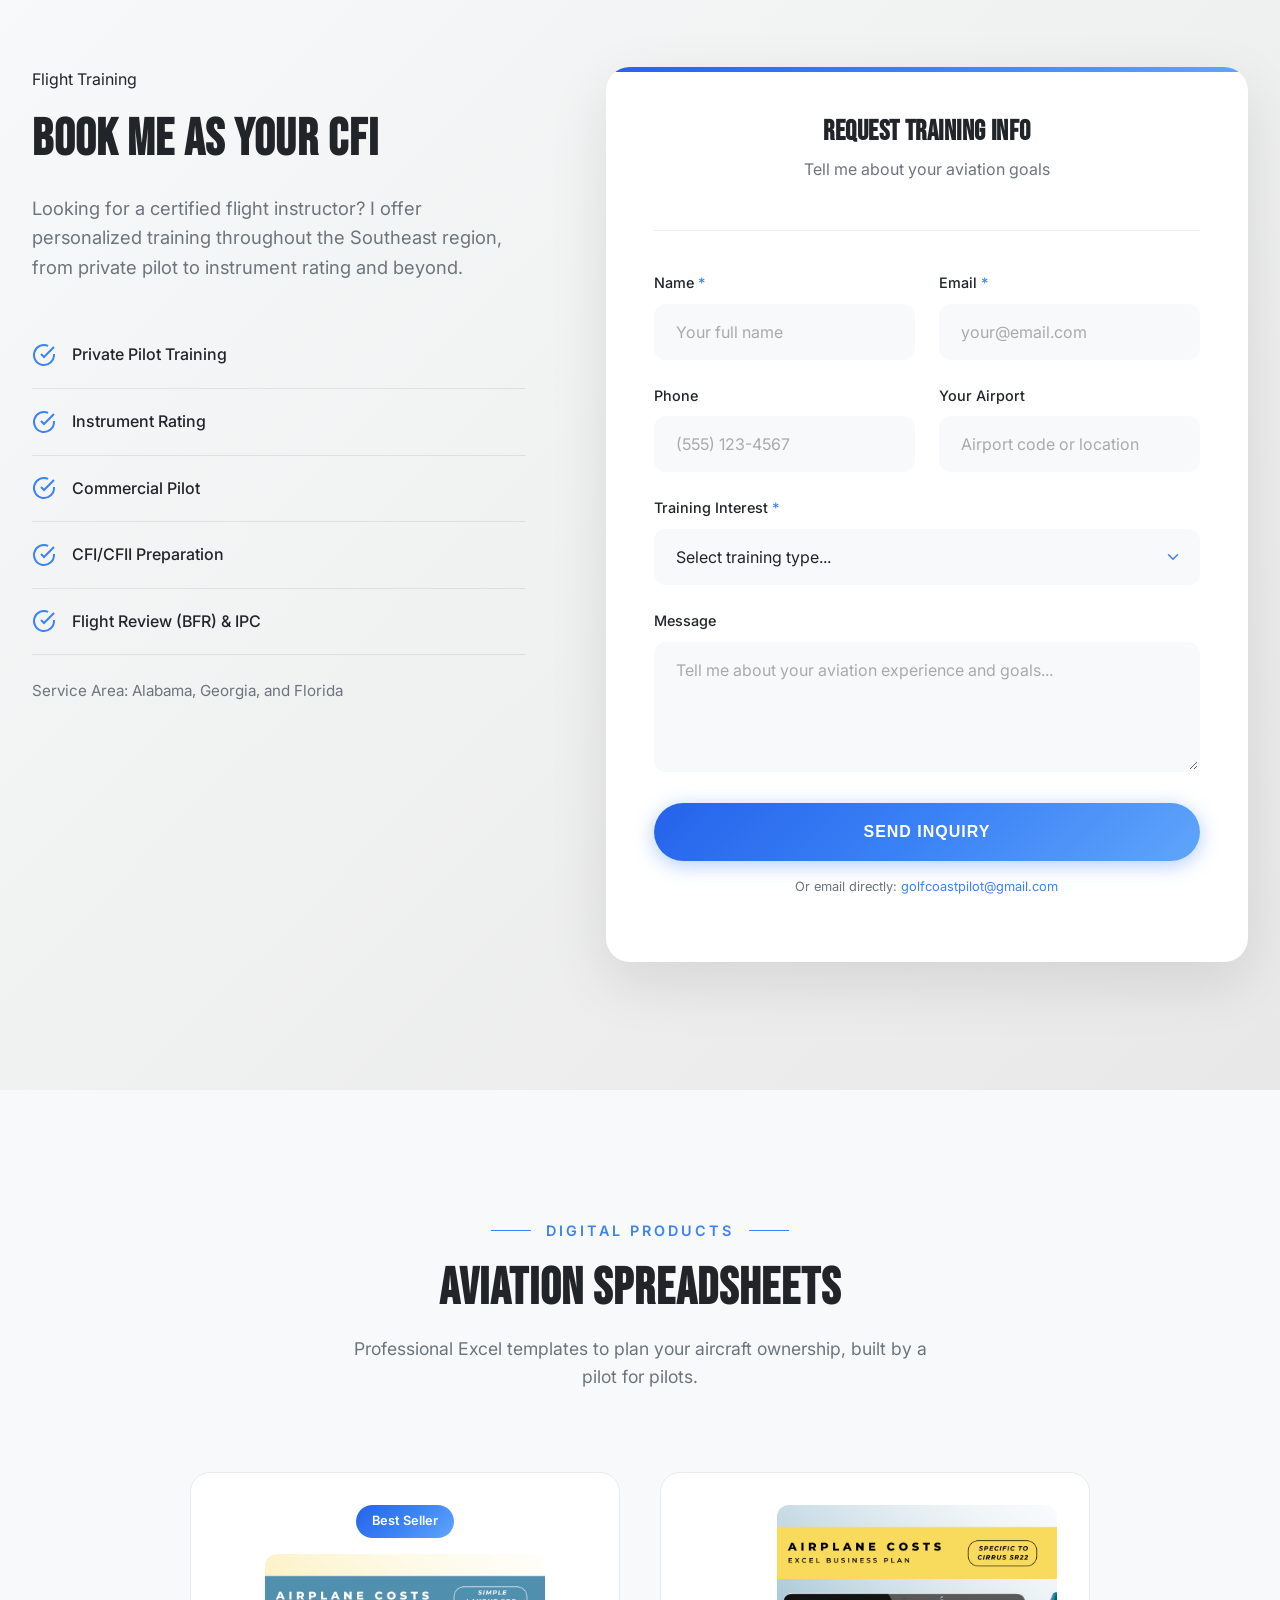
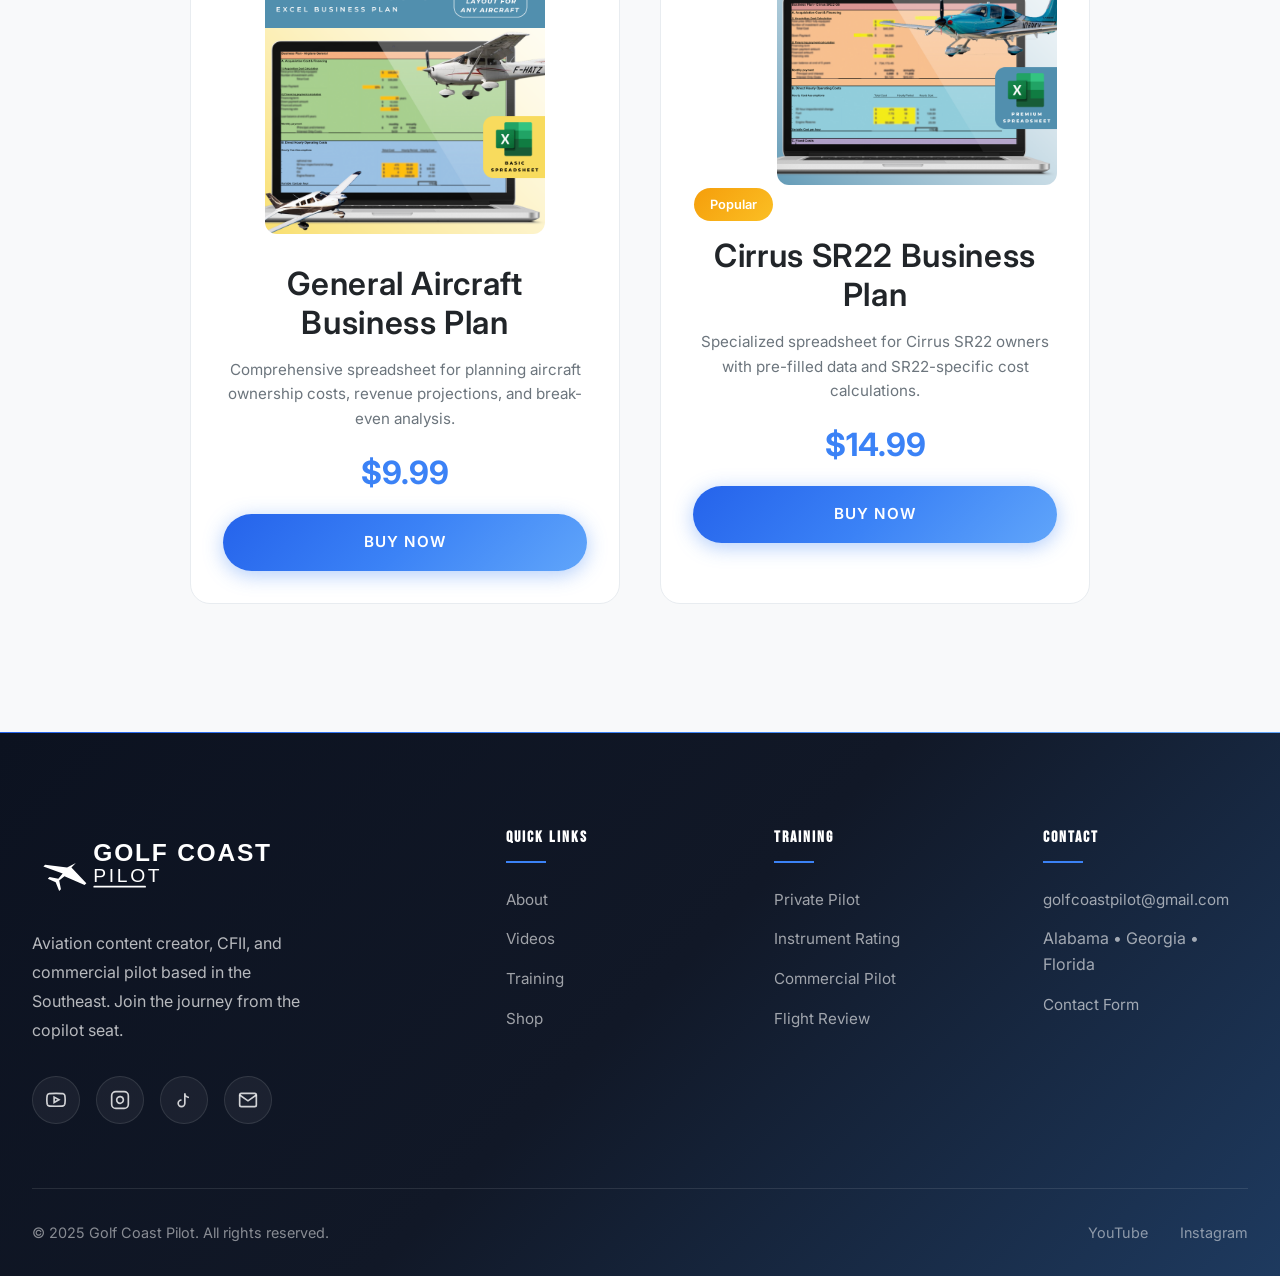
==== commit 4fa98521: "Fix tracking: use correct Supabase URL and add backward compatibility Co-Authored-By: Claude Opus 4." ====
--- a/index.html
+++ b/index.html
@@ -342,28 +342,35 @@
 
     <script src="js/main.js"></script>
     <script>
-    // Oasis View Tracking - Internal vs Client
+    // Oasis View Tracking
     (function() {
-        const SUPABASE_URL = 'https://qqbwhozixcbmdlslgklv.supabase.co';
-        const SUPABASE_KEY = 'eyJhbGciOiJIUzI1NiIsInR5cCI6IkpXVCJ9.eyJpc3MiOiJzdXBhYmFzZSIsInJlZiI6InFxYndob3ppeGNibWRsc2xna2x2Iiwicm9sZSI6ImFub24iLCJpYXQiOjE3NDMzNzAxNzcsImV4cCI6MjA1ODk0NjE3N30.yFWTRnDluPAByGOMnpeXkOtIpbHkCnANaWJok8p6VNw';
+        const SUPABASE_URL = 'https://tzsatbviltcvelicbxoa.supabase.co';
+        const SUPABASE_KEY = 'eyJhbGciOiJIUzI1NiIsInR5cCI6IkpXVCJ9.eyJpc3MiOiJzdXBhYmFzZSIsInJlZiI6InR6c2F0YnZpbHRjdmVsaWNieG9hIiwicm9sZSI6ImFub24iLCJpYXQiOjE3NzQ3MzM1MzAsImV4cCI6MjA5MDMwOTUzMH0.y8TxI5GFeKPgtXnkJ8Z83O0C7pJHvWCZVtJo2Oon6xw';
         const INTERNAL_IPS = ['128.2.149.230'];
         if (sessionStorage.getItem('oasis_tracked')) return;
         fetch('https://api.ipify.org?format=json').then(r => r.json()).then(data => {
             const isInternal = INTERNAL_IPS.includes(data.ip);
-            fetch(SUPABASE_URL + '/rest/v1/sites?deployment_url=eq.' + encodeURIComponent(window.location.origin) + '&select=id,internal_views,client_views', {
+            fetch(SUPABASE_URL + '/rest/v1/sites?deployment_url=eq.' + encodeURIComponent(window.location.origin) + '&select=id,view_count,internal_views,client_views', {
                 headers: { 'apikey': SUPABASE_KEY, 'Authorization': 'Bearer ' + SUPABASE_KEY }
             })
             .then(r => r.json())
             .then(sites => {
                 if (sites && sites[0]) {
-                    const updateData = isInternal
-                        ? { internal_views: (sites[0].internal_views || 0) + 1 }
-                        : { client_views: (sites[0].client_views || 0) + 1, viewed: true };
-                    fetch(SUPABASE_URL + '/rest/v1/sites?id=eq.' + sites[0].id, {
-                        method: 'PATCH',
-                        headers: { 'apikey': SUPABASE_KEY, 'Authorization': 'Bearer ' + SUPABASE_KEY, 'Content-Type': 'application/json' },
-                        body: JSON.stringify(updateData)
-                    });
+                    var s = sites[0], updateData = {};
+                    if (s.internal_views !== undefined) {
+                        if (isInternal) updateData.internal_views = (s.internal_views || 0) + 1;
+                        else { updateData.client_views = (s.client_views || 0) + 1; updateData.viewed = true; }
+                    } else if (!isInternal) {
+                        updateData.viewed = true;
+                        updateData.view_count = (s.view_count || 0) + 1;
+                    }
+                    if (Object.keys(updateData).length > 0) {
+                        fetch(SUPABASE_URL + '/rest/v1/sites?id=eq.' + s.id, {
+                            method: 'PATCH',
+                            headers: { 'apikey': SUPABASE_KEY, 'Authorization': 'Bearer ' + SUPABASE_KEY, 'Content-Type': 'application/json' },
+                            body: JSON.stringify(updateData)
+                        });
+                    }
                     sessionStorage.setItem('oasis_tracked', '1');
                 }
             });
